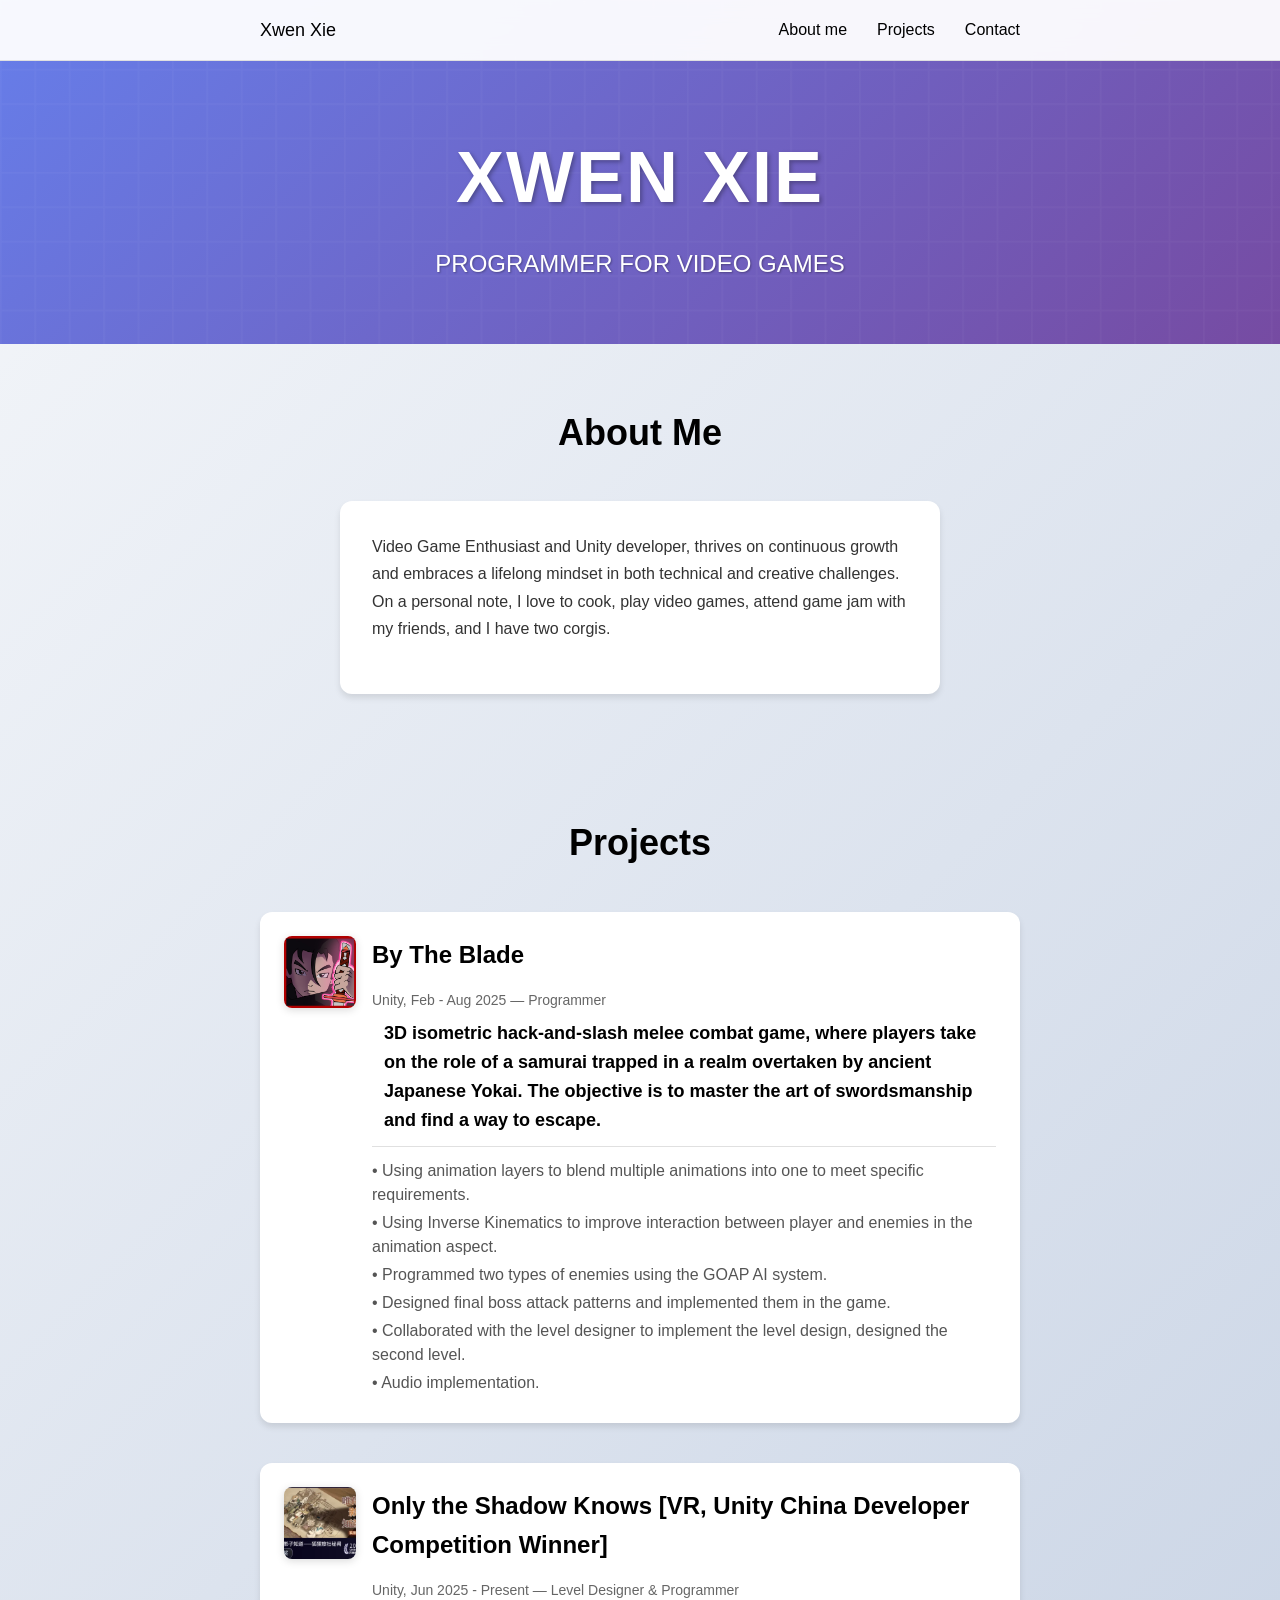
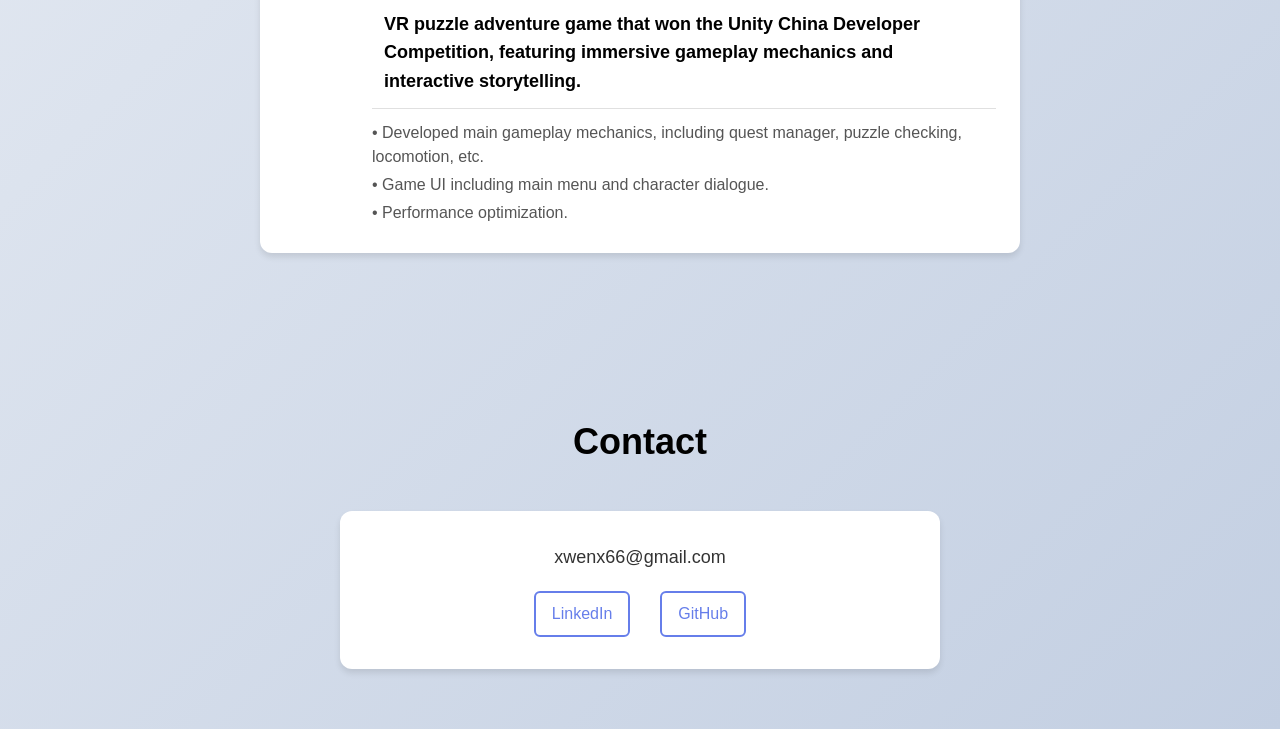
==== index.html @ 01de9727 "adjustion" ====
<!DOCTYPE html>
<html lang="en">
<head>
    <meta charset="UTF-8">
    <meta name="viewport" content="width=device-width, initial-scale=1.0">
    <title>Portfolio - Xwen Xie</title>
    <meta name="description" content="Professional portfolio showcasing video game development projects and programming skills">
    <link rel="stylesheet" href="styles.css">
    <link rel="preconnect" href="https://fonts.googleapis.com">
    <link rel="preconnect" href="https://fonts.gstatic.com" crossorigin>
    <link href="https://fonts.googleapis.com/css2?family=Inter:wght@300;400;500;600;700&display=swap" rel="stylesheet">
</head>
<body>
    <!-- Navigation -->
    <nav class="navbar">
        <div class="nav-container">
            <div class="nav-logo">
                <a href="#about">Xwen Xie</a>
            </div>
            <ul class="nav-menu">
                <li class="nav-item">
                    <a href="#about" class="nav-link">About me</a>
                </li>
                <li class="nav-item">
                    <a href="#projects" class="nav-link">Projects</a>
                </li>
                <li class="nav-item">
                    <a href="#contact" class="nav-link">Contact</a>
                </li>
            </ul>
            <div class="nav-toggle" id="mobile-menu">
                <span class="bar"></span>
                <span class="bar"></span>
                <span class="bar"></span>
            </div>
        </div>
    </nav>

    <!-- Header Section -->
    <section id="about" class="main-header">
        <div class="container">
            <h1 class="main-name">XWEN XIE</h1>
            <h2 class="main-title">PROGRAMMER FOR VIDEO GAMES</h2>
        </div>
    </section>

    <!-- About Section -->
    <section class="about">
        <div class="container">
            <h2 class="section-heading">About Me</h2>
            <div class="about-content">
                <p>Video Game Enthusiast and Unity developer, thrives on continuous growth and embraces a lifelong mindset in both technical and creative challenges. On a personal note, I love to cook, play video games, attend game jam with my friends, and I have two corgis.</p>
            </div>
        </div>
    </section>

    <!-- Projects Section -->
    <section id="projects" class="projects">
        <div class="container">
            <h2 class="section-heading">Projects</h2>
            
			<a href="by-the-blade.html" class="project-link">
				<div class="project-item">
					<img class="project-icon" src="PortfolioMaterial/ICON_FINAL.jpg" alt="By The Blade icon">
					<div class="project-content">
						<h3 class="project-title">By The Blade</h3>
						<p class="project-role">Unity, Feb - Aug 2025 — Programmer</p>
						<p class="project-description">3D isometric hack-and-slash melee combat game, where players take on the role of a samurai trapped in a realm overtaken by ancient Japanese Yokai. The objective is to master the art of swordsmanship and find a way to escape.</p>
						<div class="project-tech-details">
							<p>• Using animation layers to blend multiple animations into one to meet specific requirements.</p>
							<p>• Using Inverse Kinematics to improve interaction between player and enemies in the animation aspect.</p>
							<p>• Programmed two types of enemies using the GOAP AI system.</p>
                            <p>• Designed final boss attack patterns and implemented them in the game.</p>
                            <p>• Collaborated with the level designer to implement the level design, designed the second level.</p>
                            <p>• Audio implementation.</p>
						</div>
					</div>
				</div>
			</a>

			<a href="only-the-shadow-knows.html" class="project-link">
				<div class="project-item">
					<img class="project-icon" src="PortfolioMaterial/OnlyTheShadowKnows_Icon.png" alt="Only the Shadow Knows icon">
					<div class="project-content">
						<h3 class="project-title">Only the Shadow Knows [VR, Unity China Developer Competition Winner]</h3>
						<p class="project-role">Unity, Jun 2025 - Present — Level Designer & Programmer</p>
						<p class="project-description">VR puzzle adventure game that won the Unity China Developer Competition, featuring immersive gameplay mechanics and interactive storytelling.</p>
						<div class="project-tech-details">
							<p>• Developed main gameplay mechanics, including quest manager, puzzle checking, locomotion, etc.</p>
							<p>• Game UI including main menu and character dialogue.</p>
							<p>• Performance optimization.</p>
						</div>
					</div>
				</div>
			</a>
        </div>
    </section>

    <!-- Contact Section -->
    <section id="contact" class="contact">
        <div class="container">
            <h2 class="section-heading">Contact</h2>
            <div class="contact-info">
                <p class="contact-email">xwenx66@gmail.com</p>
                <div class="contact-links">
                    <a href="https://www.linkedin.com/in/xwen-xie-645497207/" target="_blank" class="contact-link">LinkedIn</a>
                    <a href="https://github.com/xwen66" target="_blank" class="contact-link">GitHub</a>
                </div>
            </div>
        </div>
    </section>



    <script src="script.js"></script>
</body>
</html>
---- styles.css ----
/* Reset and Base Styles */
* {
    margin: 0;
    padding: 0;
    box-sizing: border-box;
}

html {
    scroll-behavior: smooth;
}

body {
    font-family: -apple-system, BlinkMacSystemFont, 'Segoe UI', 'Roboto', sans-serif;
    color: #000;
    line-height: 1.6;
    background: linear-gradient(135deg, #f5f7fa 0%, #c3cfe2 100%);
    font-size: 16px;
    min-height: 100vh;
}

/* Container */
.container {
    max-width: 800px;
    margin: 0 auto;
    padding: 0 20px;
}

/* Navigation */
.navbar {
    position: fixed;
    top: 0;
    width: 100%;
    background: rgba(255, 255, 255, 0.95);
    backdrop-filter: blur(10px);
    border-bottom: 1px solid #e0e0e0;
    z-index: 1000;
    padding: 0;
}

.nav-container {
    max-width: 800px;
    margin: 0 auto;
    padding: 0 20px;
    display: flex;
    justify-content: space-between;
    align-items: center;
    height: 60px;
}

.nav-logo a {
    font-size: 18px;
    font-weight: 500;
    text-decoration: none;
    color: #000;
}

.nav-menu {
    display: flex;
    list-style: none;
}

.nav-item {
    margin-left: 30px;
}

.nav-link {
    text-decoration: none;
    color: #000;
    font-size: 16px;
    transition: color 0.2s ease;
}

.nav-link:hover {
    color: #666;
}

.nav-toggle {
    display: none;
    flex-direction: column;
    cursor: pointer;
}

.bar {
    width: 25px;
    height: 2px;
    background: #000;
    margin: 3px 0;
    transition: 0.3s;
}

/* Main Header */
.main-header {
    padding: 120px 0 60px;
    text-align: center;
    background: linear-gradient(135deg, #667eea 0%, #764ba2 100%);
    color: white;
    position: relative;
    overflow: hidden;
}

.main-header::before {
    content: '';
    position: absolute;
    top: 0;
    left: 0;
    right: 0;
    bottom: 0;
    background: url('data:image/svg+xml,<svg xmlns="http://www.w3.org/2000/svg" viewBox="0 0 100 100"><defs><pattern id="grid" width="10" height="10" patternUnits="userSpaceOnUse"><path d="M 10 0 L 0 0 0 10" fill="none" stroke="rgba(255,255,255,0.1)" stroke-width="1"/></pattern></defs><rect width="100" height="100" fill="url(%23grid)"/></svg>');
    opacity: 0.3;
}

.main-name {
    font-size: 72px;
    font-weight: 700;
    letter-spacing: 2px;
    margin-bottom: 10px;
    color: white;
    position: relative;
    z-index: 1;
    text-shadow: 2px 2px 4px rgba(0,0,0,0.3);
}

.main-title {
    font-size: 24px;
    font-weight: 400;
    color: white;
    margin-bottom: 0;
    position: relative;
    z-index: 1;
    text-shadow: 1px 1px 2px rgba(0,0,0,0.3);
}

/* Section Styling */
.about, .projects, .contact {
    padding: 60px 0;
    text-align: center;
}

.section-heading {
    font-size: 36px;
    font-weight: 700;
    margin-bottom: 40px;
    color: #000;
}

/* About Section */
.about-content {
    max-width: 600px;
    margin: 0 auto;
    text-align: left;
    background: white;
    padding: 32px;
    border-radius: 12px;
    box-shadow: 0 4px 6px rgba(0, 0, 0, 0.1);
}

.about-content p {
    font-size: 16px;
    line-height: 1.7;
    margin-bottom: 20px;
    color: #333;
}

/* Projects Section */
.project-item {
    margin-bottom: 40px;
    text-align: left;
    display: flex;
    align-items: flex-start;
    gap: 16px;
    background: white;
    padding: 24px;
    border-radius: 12px;
    box-shadow: 0 4px 6px rgba(0, 0, 0, 0.1);
    transition: transform 0.2s ease, box-shadow 0.2s ease;
}

.project-item:hover {
    transform: translateY(-2px);
    box-shadow: 0 8px 25px rgba(0, 0, 0, 0.15);
}

.project-title {
    font-size: 24px;
    font-weight: 600;
    margin-bottom: 15px;
    color: #000;
}

.project-description {
    font-size: 18px;
    line-height: 1.6;
    color: #000;
    max-width: 600px;
    margin: 0 auto;
    font-weight: bold;
}

.project-content {
    display: flex;
    flex-direction: column;
}

.project-icon {
    width: 72px;
    height: 72px;
    border-radius: 8px;
    object-fit: cover;
    box-shadow: 0 2px 8px rgba(0, 0, 0, 0.15);
}

.project-role {
    font-size: 14px;
    color: #666;
    margin-bottom: 8px;
    font-weight: 500;
}

.project-tech-details {
    margin-top: 12px;
    padding-top: 12px;
    border-top: 1px solid #e0e0e0;
}

.project-tech-details p {
    font-size: 16px;
    color: #555;
    margin-bottom: 4px;
    line-height: 1.5;
}

/* Project Link Wrapper */
.project-link {
    display: block;
    text-decoration: none;
    color: inherit;
}

.project-link:hover .project-title {
    text-decoration: underline;
}

/* Project Video */
.project-video {
    width: 100%;
    max-width: 800px;
    border-radius: 8px;
    margin-top: 20px;
}

/* Contact Section */
.contact-info {
    text-align: center;
    background: white;
    padding: 32px;
    border-radius: 12px;
    box-shadow: 0 4px 6px rgba(0, 0, 0, 0.1);
    max-width: 600px;
    margin: 0 auto;
}

.contact-email {
    font-size: 18px;
    margin-bottom: 20px;
    color: #333;
}

.contact-links {
    display: flex;
    justify-content: center;
    gap: 30px;
}

.contact-link {
    text-decoration: none;
    color: #667eea;
    font-size: 16px;
    transition: color 0.2s ease;
    padding: 8px 16px;
    border: 2px solid #667eea;
    border-radius: 6px;
    font-weight: 500;
}

.contact-link:hover {
    background: #667eea;
    color: white;
}

/* Responsive Design */
@media (max-width: 768px) {
    .nav-menu {
        position: fixed;
        left: -100%;
        top: 60px;
        flex-direction: column;
        background-color: white;
        width: 100%;
        text-align: center;
        transition: 0.3s;
        box-shadow: 0 2px 10px rgba(0, 0, 0, 0.1);
        padding: 20px 0;
    }

    .nav-menu.active {
        left: 0;
    }

    .nav-item {
        margin: 10px 0;
    }

    .nav-toggle {
        display: flex;
    }

    .nav-toggle.active .bar:nth-child(2) {
        opacity: 0;
    }

    .nav-toggle.active .bar:nth-child(1) {
        transform: translateY(8px) rotate(45deg);
    }

    .nav-toggle.active .bar:nth-child(3) {
        transform: translateY(-8px) rotate(-45deg);
    }

    .main-name {
        font-size: 48px;
    }

    .main-title {
        font-size: 20px;
    }

    .section-heading {
        font-size: 28px;
    }

    .contact-links {
        flex-direction: column;
        gap: 15px;
    }
}

@media (max-width: 480px) {
    .main-header {
        padding: 100px 0 40px;
    }

    .main-name {
        font-size: 36px;
    }

    .main-title {
        font-size: 18px;
    }

    .about, .projects, .contact {
        padding: 40px 0;
    }
}

/* Active Navigation Link */
.nav-link.active {
    color: #000 !important;
    font-weight: 500;
}
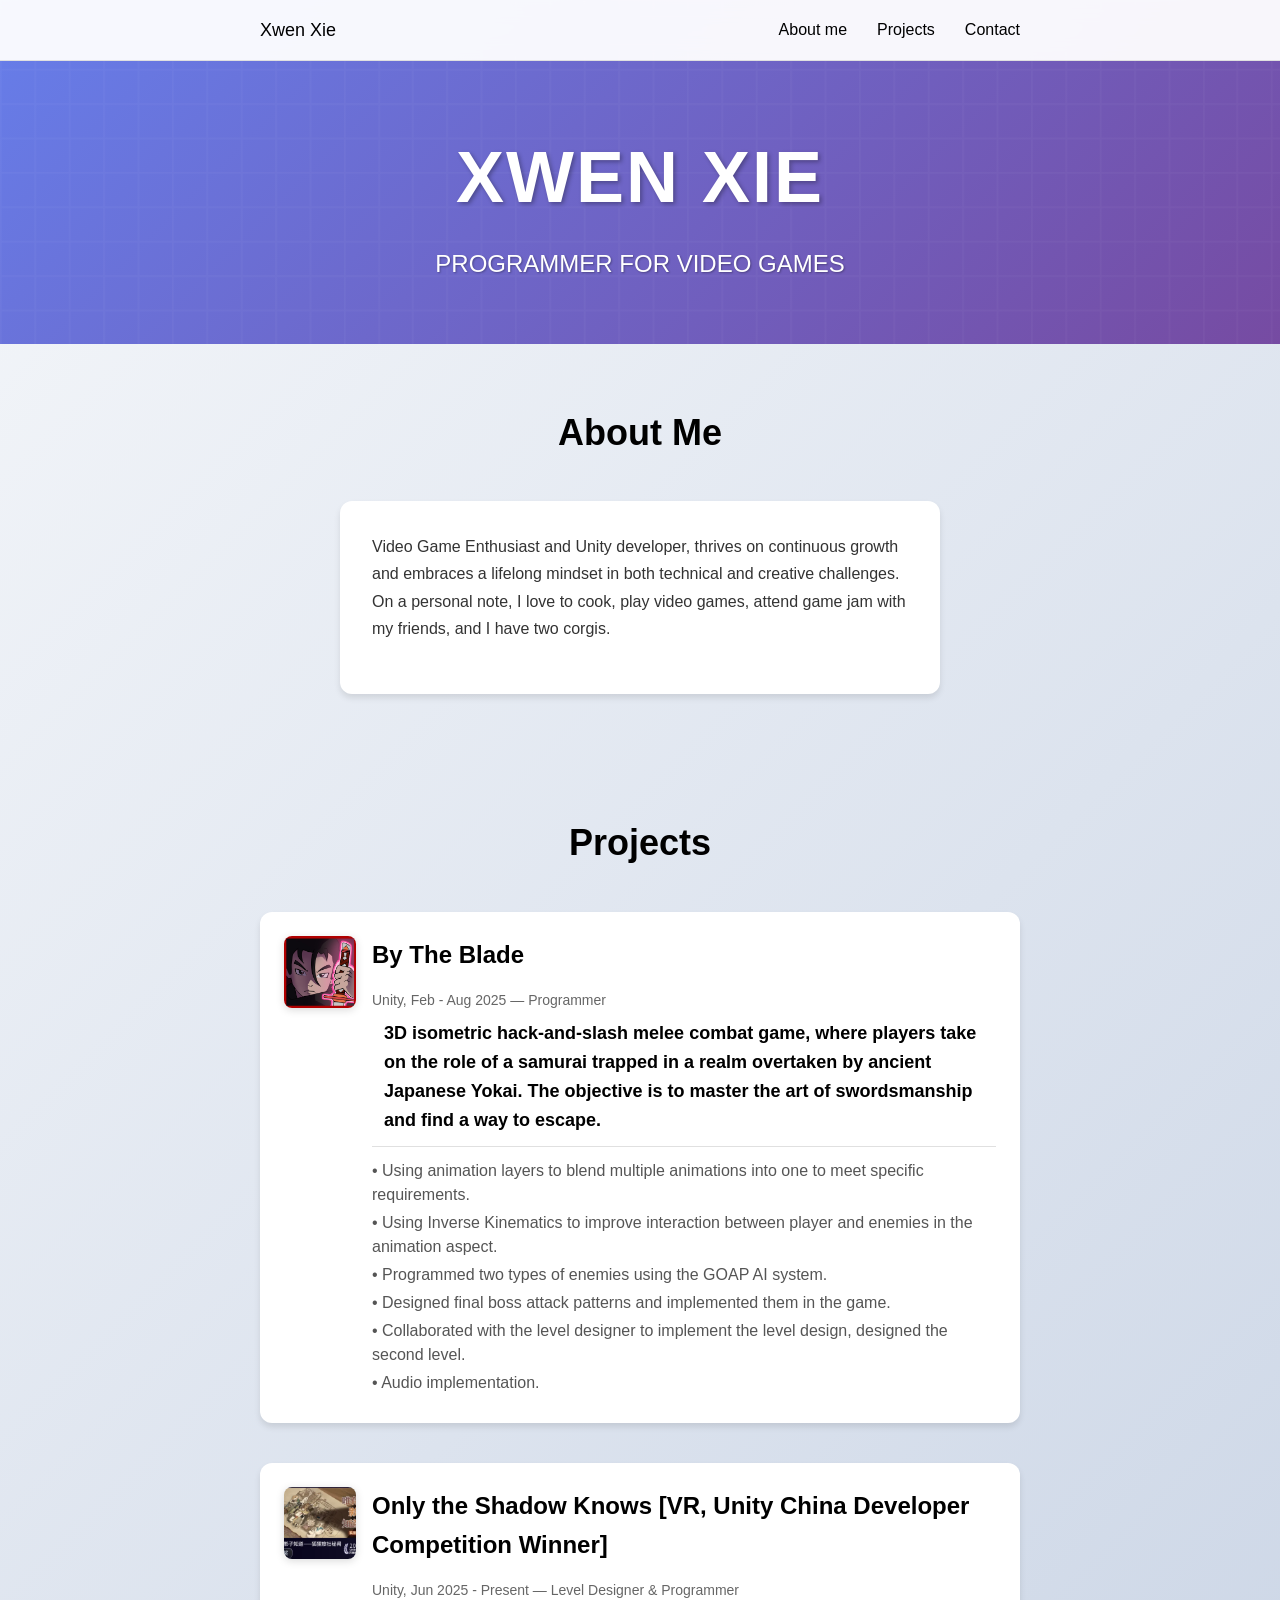
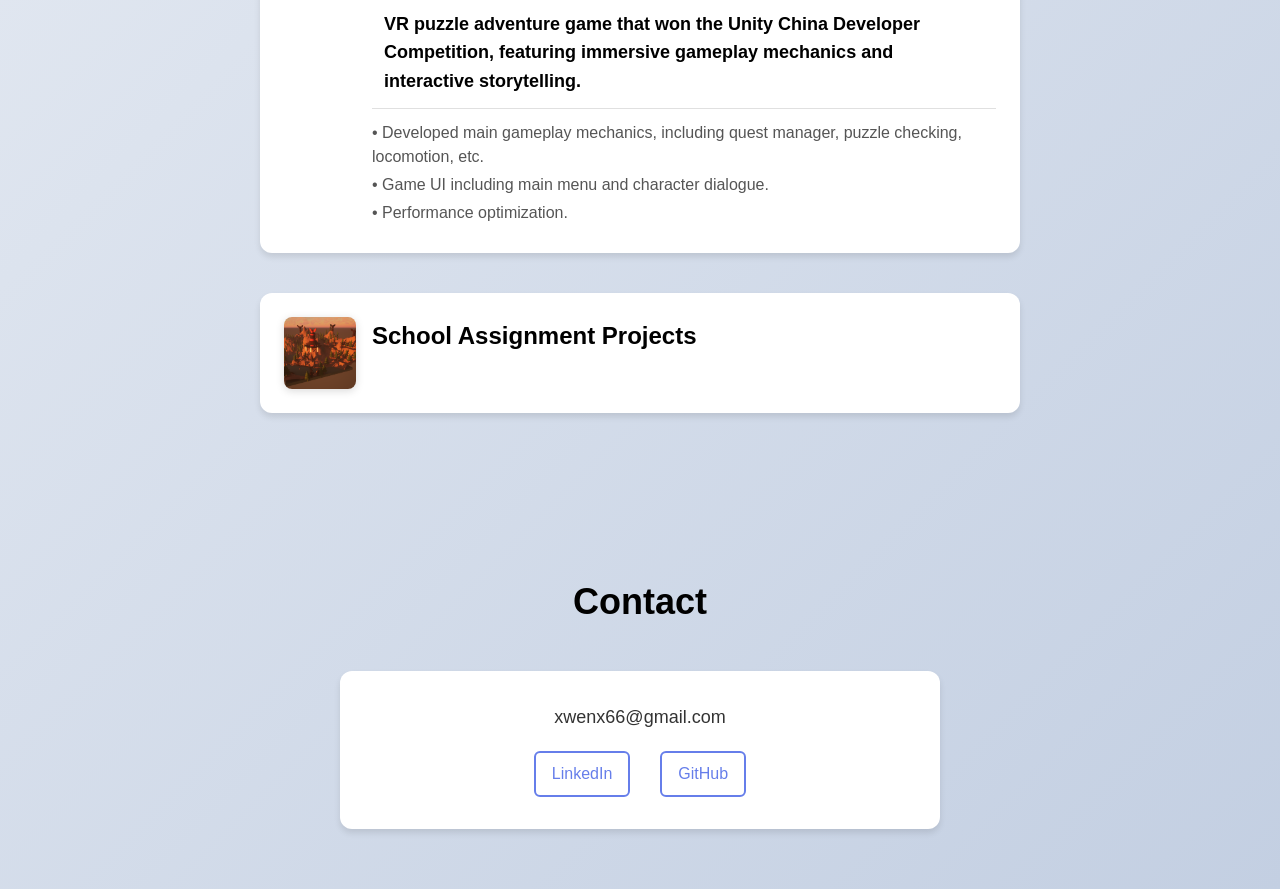
==== commit 51b70c5b: "1" ====
--- a/index.html
+++ b/index.html
@@ -93,6 +93,15 @@
 					</div>
 				</div>
 			</a>
+
+			<a href="school-assignment-projects.html" class="project-link">
+				<div class="project-item">
+					<img class="project-icon" src="PortfolioMaterial/SchoolAssignment/SchoolAssignment_2.png" alt="School Assignment Projects icon">
+					<div class="project-content" style="text-align: center;">
+						<h3 class="project-title" style="text-align: center;"> School Assignment Projects</h3>
+					</div>
+				</div>
+			</a>
         </div>
     </section>
 
--- a/styles.css
+++ b/styles.css
@@ -246,6 +246,34 @@
     max-width: 800px;
     border-radius: 8px;
     margin-top: 20px;
+}
+
+/* School Assignment Gallery */
+.school-assignment-gallery {
+    display: grid;
+    grid-template-columns: repeat(auto-fit, minmax(300px, 1fr));
+    gap: 20px;
+    margin-top: 20px;
+}
+
+.school-assignment-image {
+    width: 100%;
+    border-radius: 8px;
+    box-shadow: 0 4px 6px rgba(0, 0, 0, 0.1);
+}
+
+.school-assignment-header {
+    font-size: 20px;
+    font-weight: 600;
+    color: #333;
+    margin-top: 24px;
+    margin-bottom: 16px;
+}
+
+@media (max-width: 768px) {
+    .school-assignment-gallery {
+        grid-template-columns: 1fr;
+    }
 }
 
 /* Contact Section */
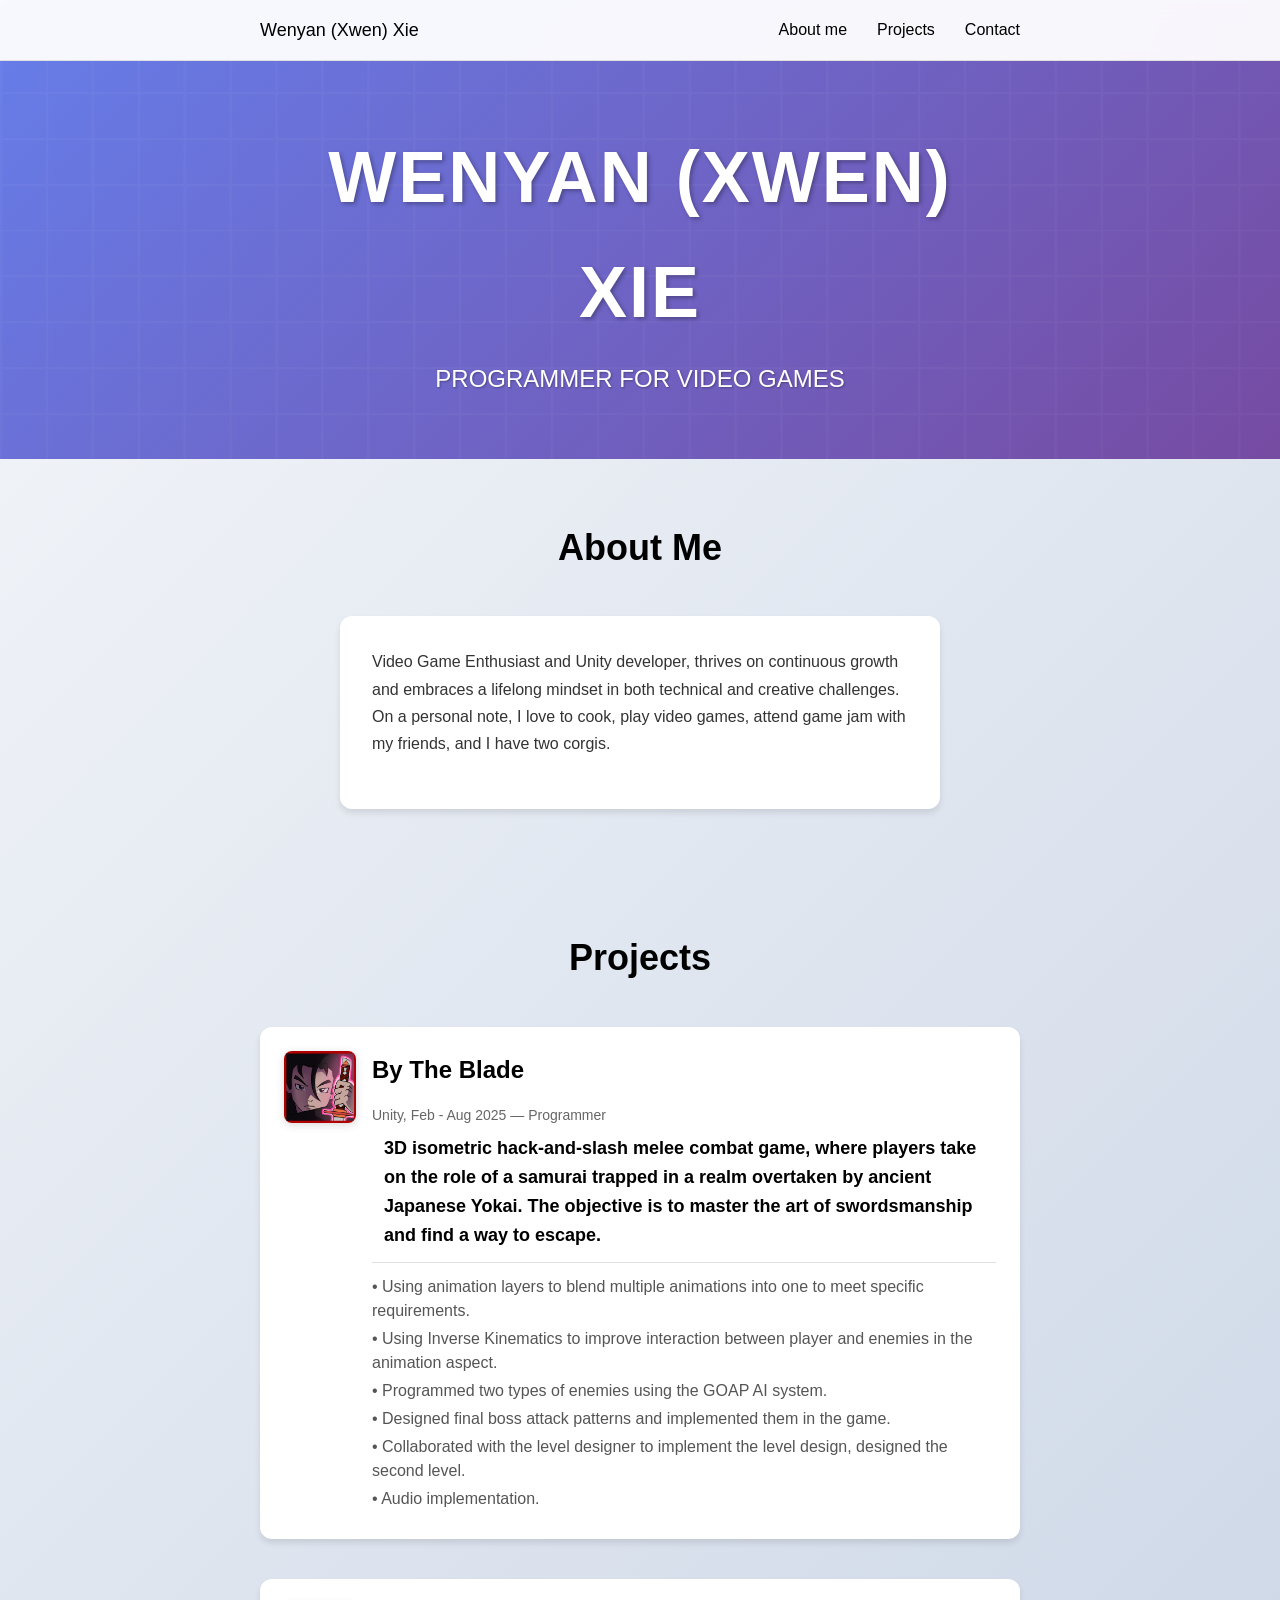
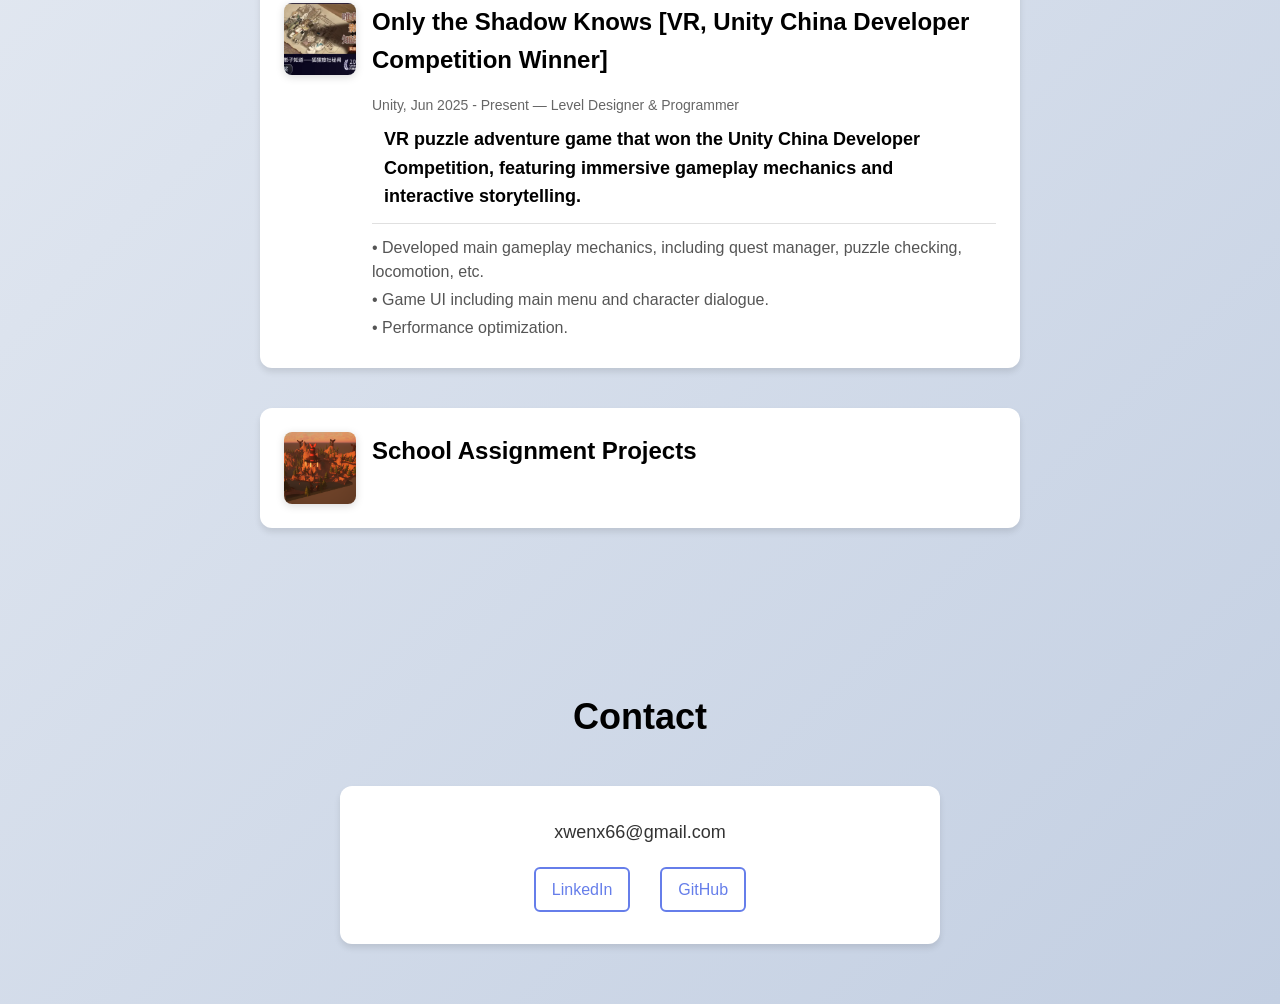
==== commit 505b067f: "update" ====
--- a/index.html
+++ b/index.html
@@ -3,7 +3,7 @@
 <head>
     <meta charset="UTF-8">
     <meta name="viewport" content="width=device-width, initial-scale=1.0">
-    <title>Portfolio - Xwen Xie</title>
+    <title>Portfolio - Wenyan (Xwen) Xie</title>
     <meta name="description" content="Professional portfolio showcasing video game development projects and programming skills">
     <link rel="stylesheet" href="styles.css">
     <link rel="preconnect" href="https://fonts.googleapis.com">
@@ -15,7 +15,7 @@
     <nav class="navbar">
         <div class="nav-container">
             <div class="nav-logo">
-                <a href="#about">Xwen Xie</a>
+                <a href="#about">Wenyan (Xwen) Xie</a>
             </div>
             <ul class="nav-menu">
                 <li class="nav-item">
@@ -39,7 +39,7 @@
     <!-- Header Section -->
     <section id="about" class="main-header">
         <div class="container">
-            <h1 class="main-name">XWEN XIE</h1>
+            <h1 class="main-name">WENYAN (XWEN) XIE</h1>
             <h2 class="main-title">PROGRAMMER FOR VIDEO GAMES</h2>
         </div>
     </section>
@@ -112,7 +112,7 @@
             <div class="contact-info">
                 <p class="contact-email">xwenx66@gmail.com</p>
                 <div class="contact-links">
-                    <a href="https://www.linkedin.com/in/xwen-xie-645497207/" target="_blank" class="contact-link">LinkedIn</a>
+                    <a href="https://www.linkedin.com/in/wenyan-xie-645497207/" target="_blank" class="contact-link">LinkedIn</a>
                     <a href="https://github.com/xwen66" target="_blank" class="contact-link">GitHub</a>
                 </div>
             </div>
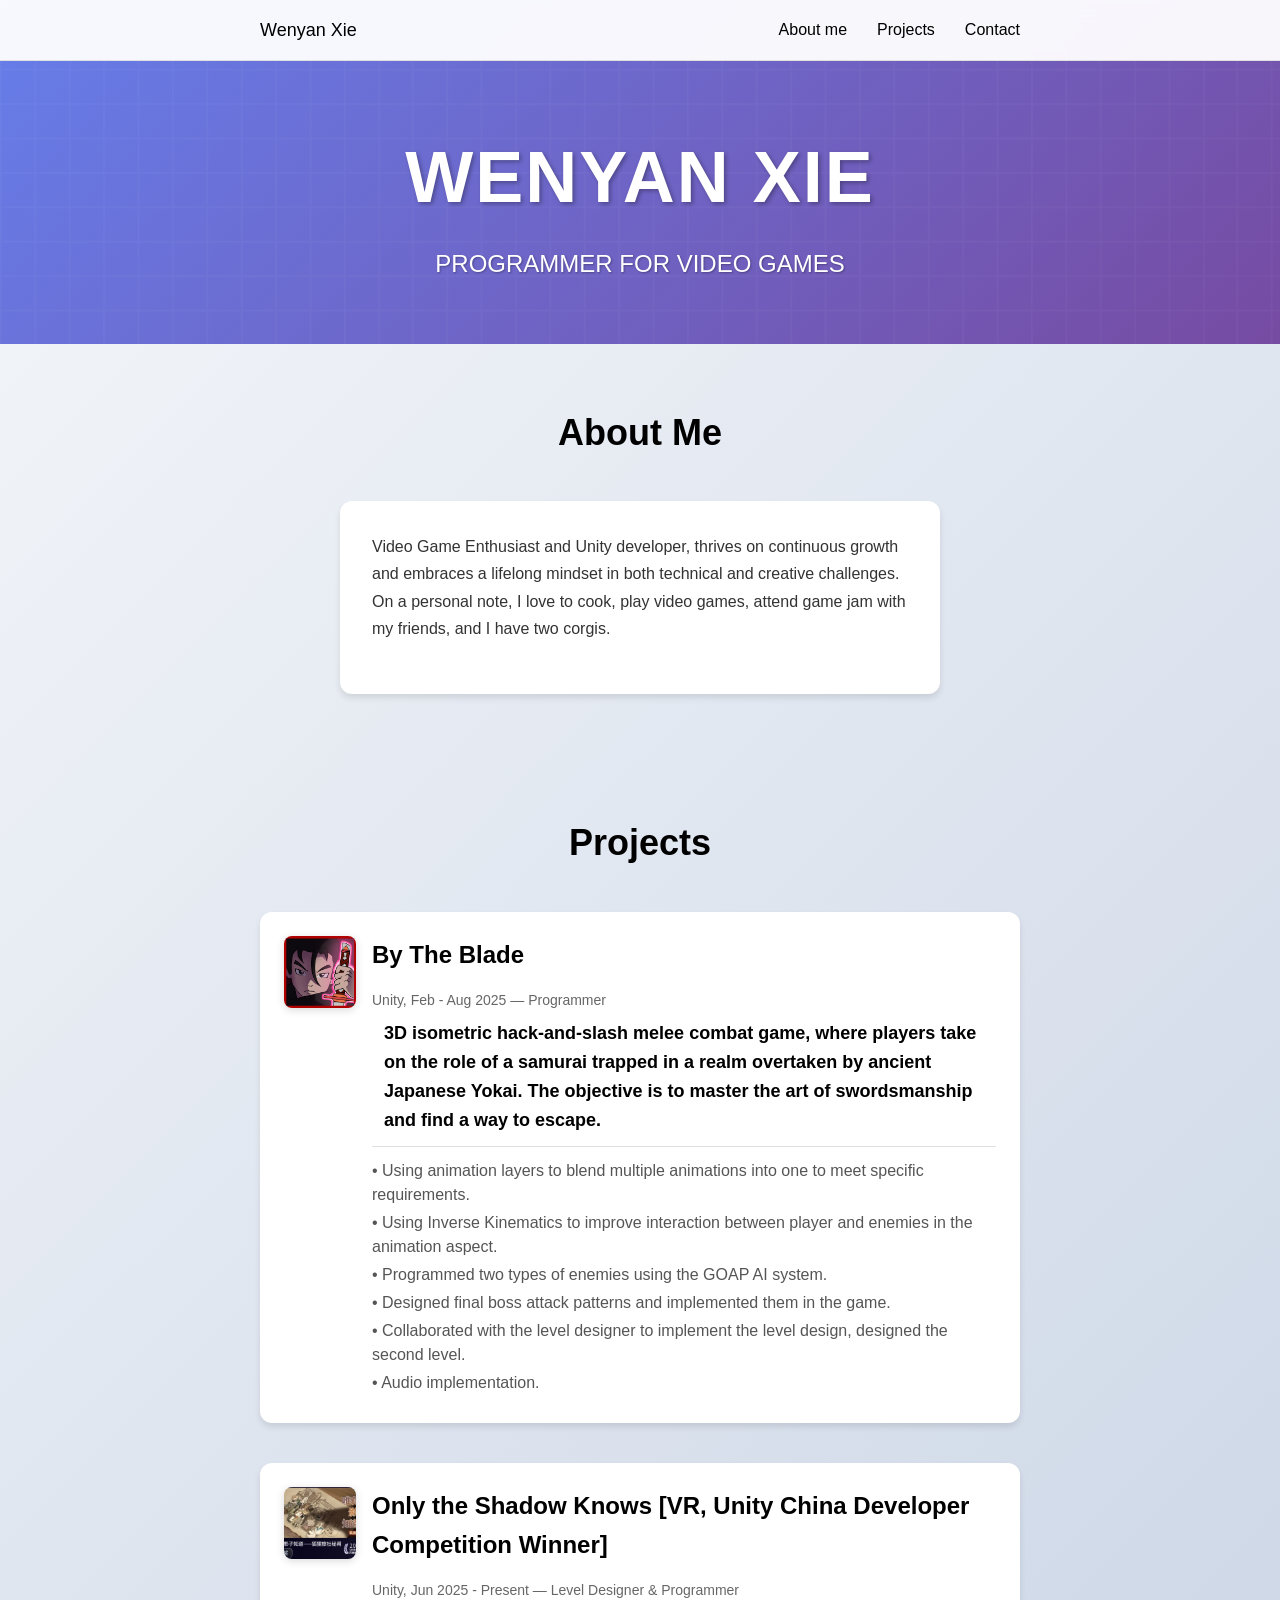
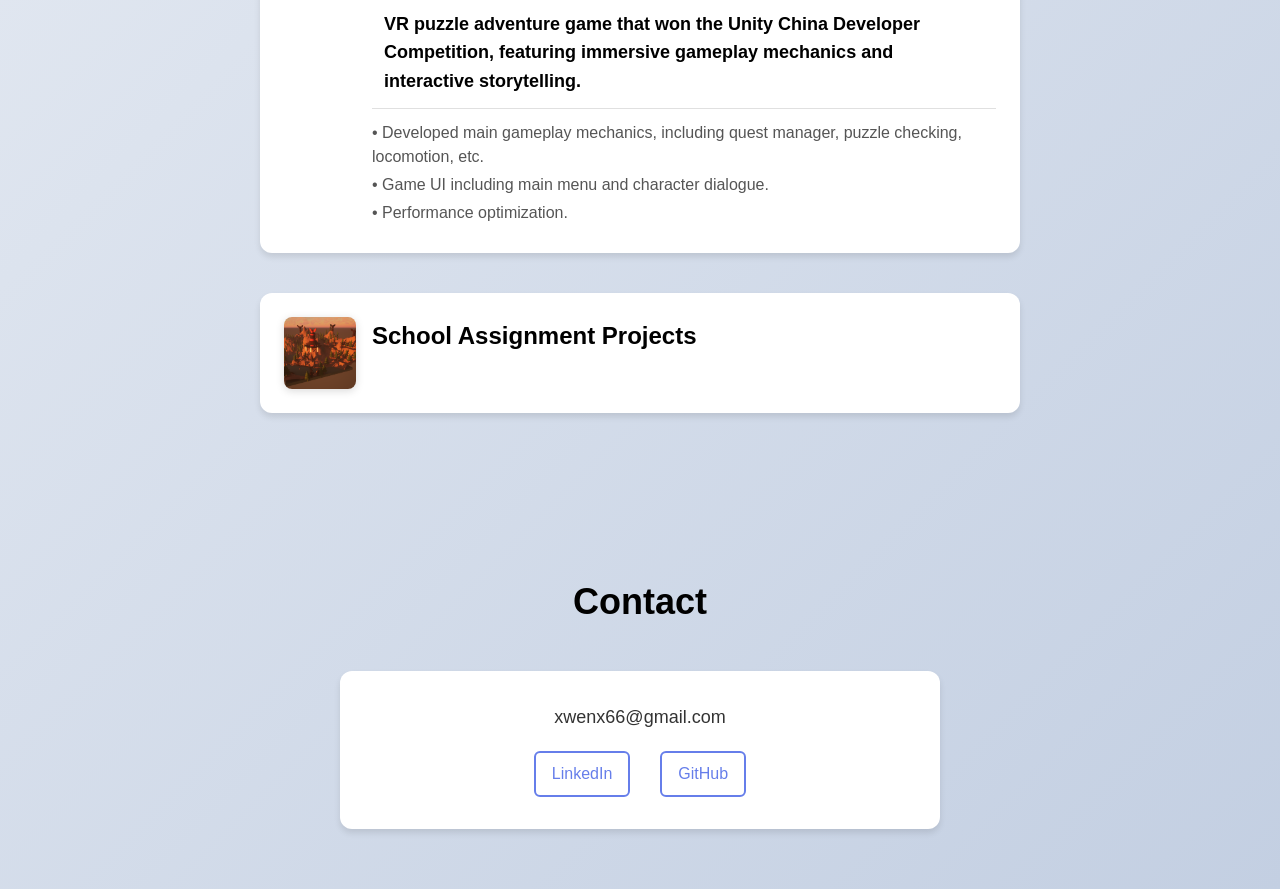
==== commit e29cb2c7: "Update index.html" ====
--- a/index.html
+++ b/index.html
@@ -15,7 +15,7 @@
     <nav class="navbar">
         <div class="nav-container">
             <div class="nav-logo">
-                <a href="#about">Wenyan (Xwen) Xie</a>
+                <a href="#about">Wenyan Xie</a>
             </div>
             <ul class="nav-menu">
                 <li class="nav-item">
@@ -39,7 +39,7 @@
     <!-- Header Section -->
     <section id="about" class="main-header">
         <div class="container">
-            <h1 class="main-name">WENYAN (XWEN) XIE</h1>
+            <h1 class="main-name">WENYAN XIE</h1>
             <h2 class="main-title">PROGRAMMER FOR VIDEO GAMES</h2>
         </div>
     </section>
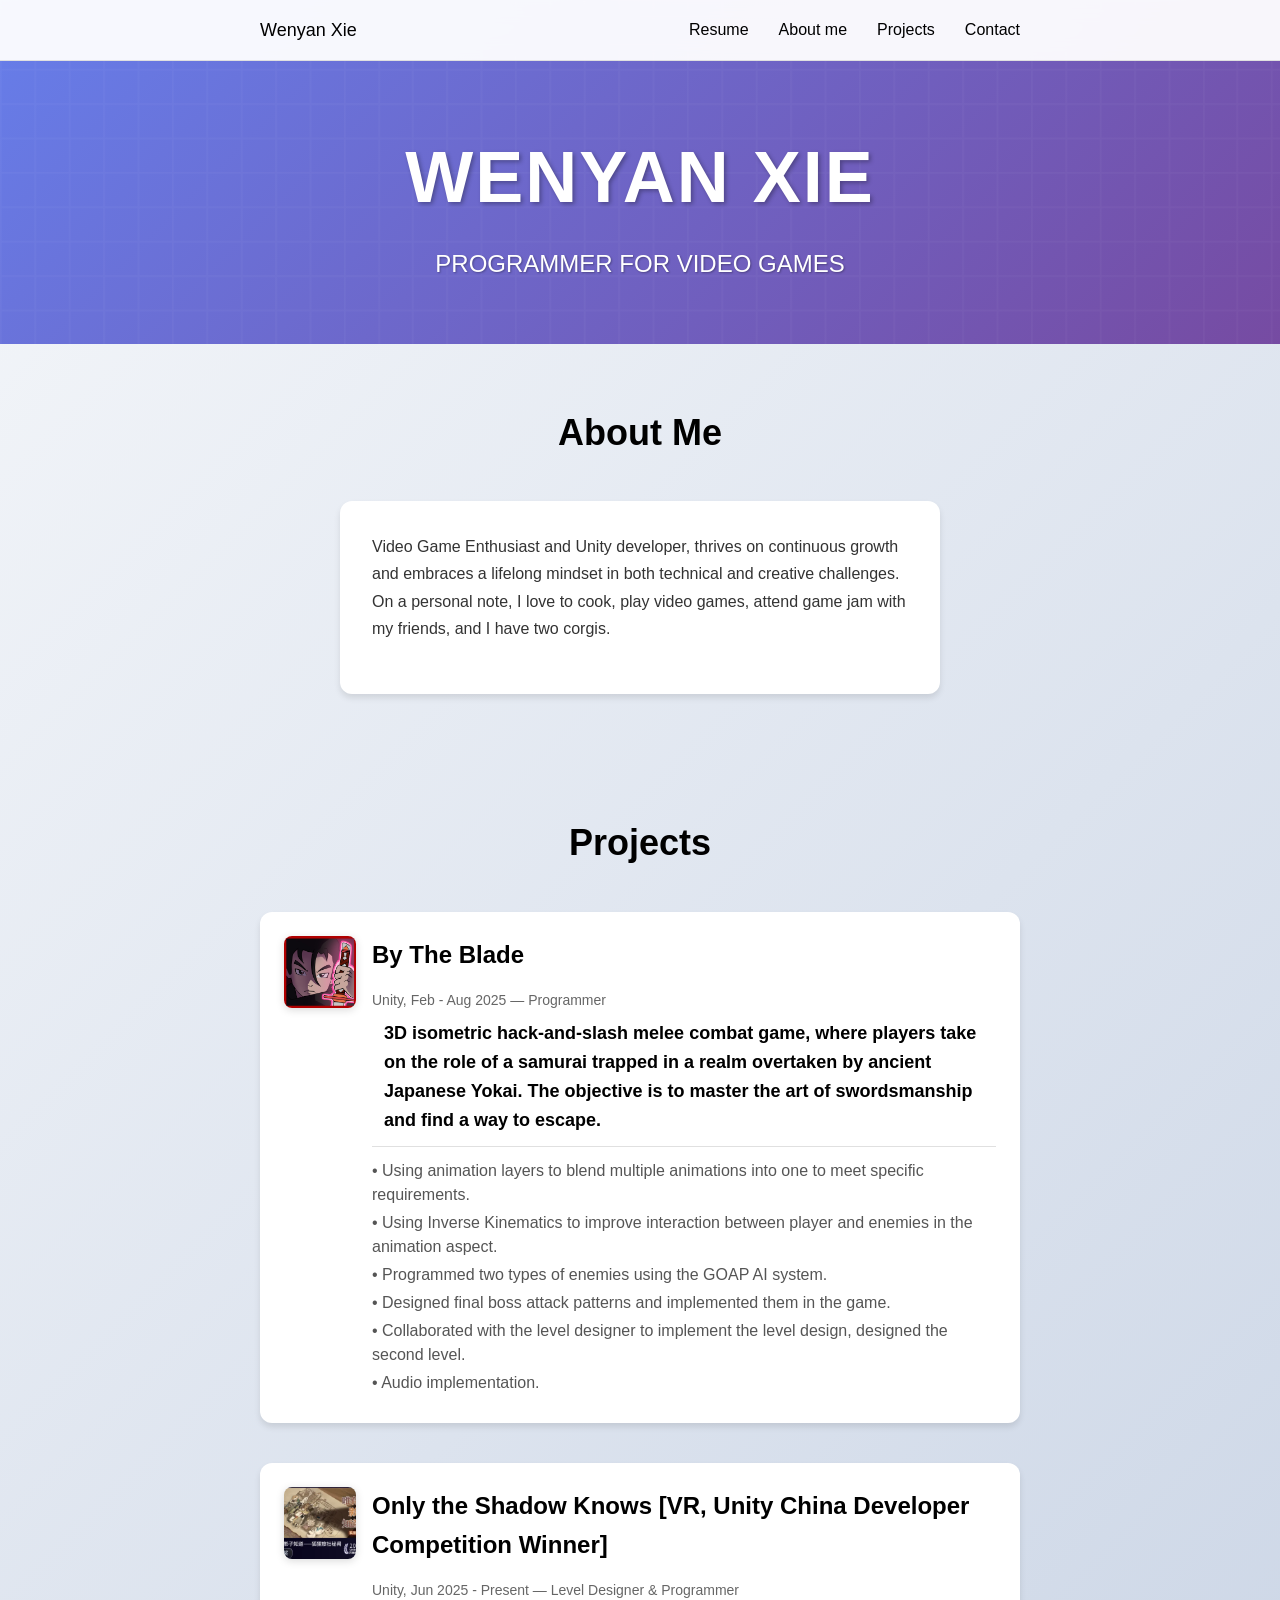
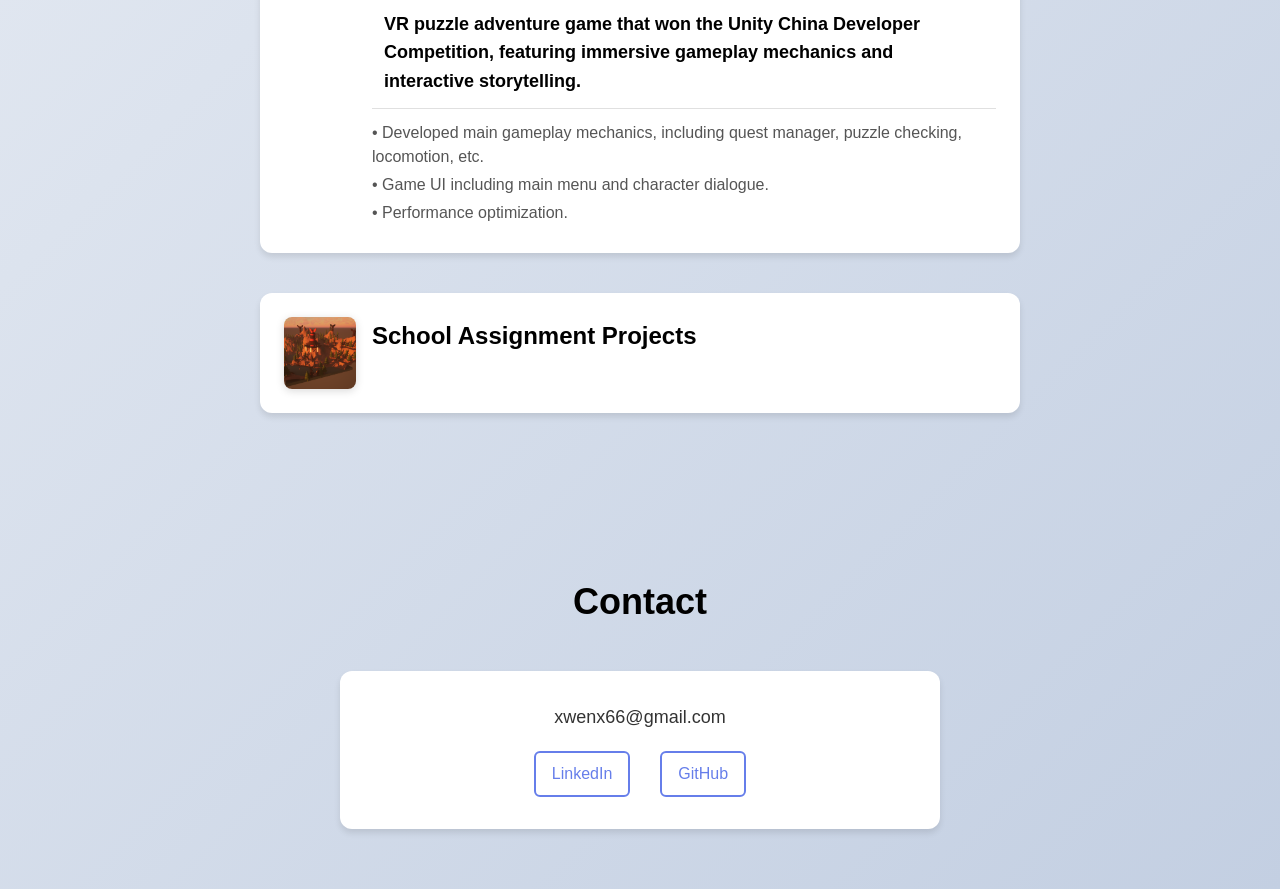
==== commit 5c37343b: "resume" ====
--- a/index.html
+++ b/index.html
@@ -18,6 +18,9 @@
                 <a href="#about">Wenyan Xie</a>
             </div>
             <ul class="nav-menu">
+                <li class="nav-item">
+                    <a href="PortfolioMaterial/Resume_Wenyan.pdf" target="_blank" rel="noopener noreferrer" class="nav-link">Resume</a>
+                </li>
                 <li class="nav-item">
                     <a href="#about" class="nav-link">About me</a>
                 </li>
@@ -123,4 +126,4 @@
 
     <script src="script.js"></script>
 </body>
-</html> +</html> 
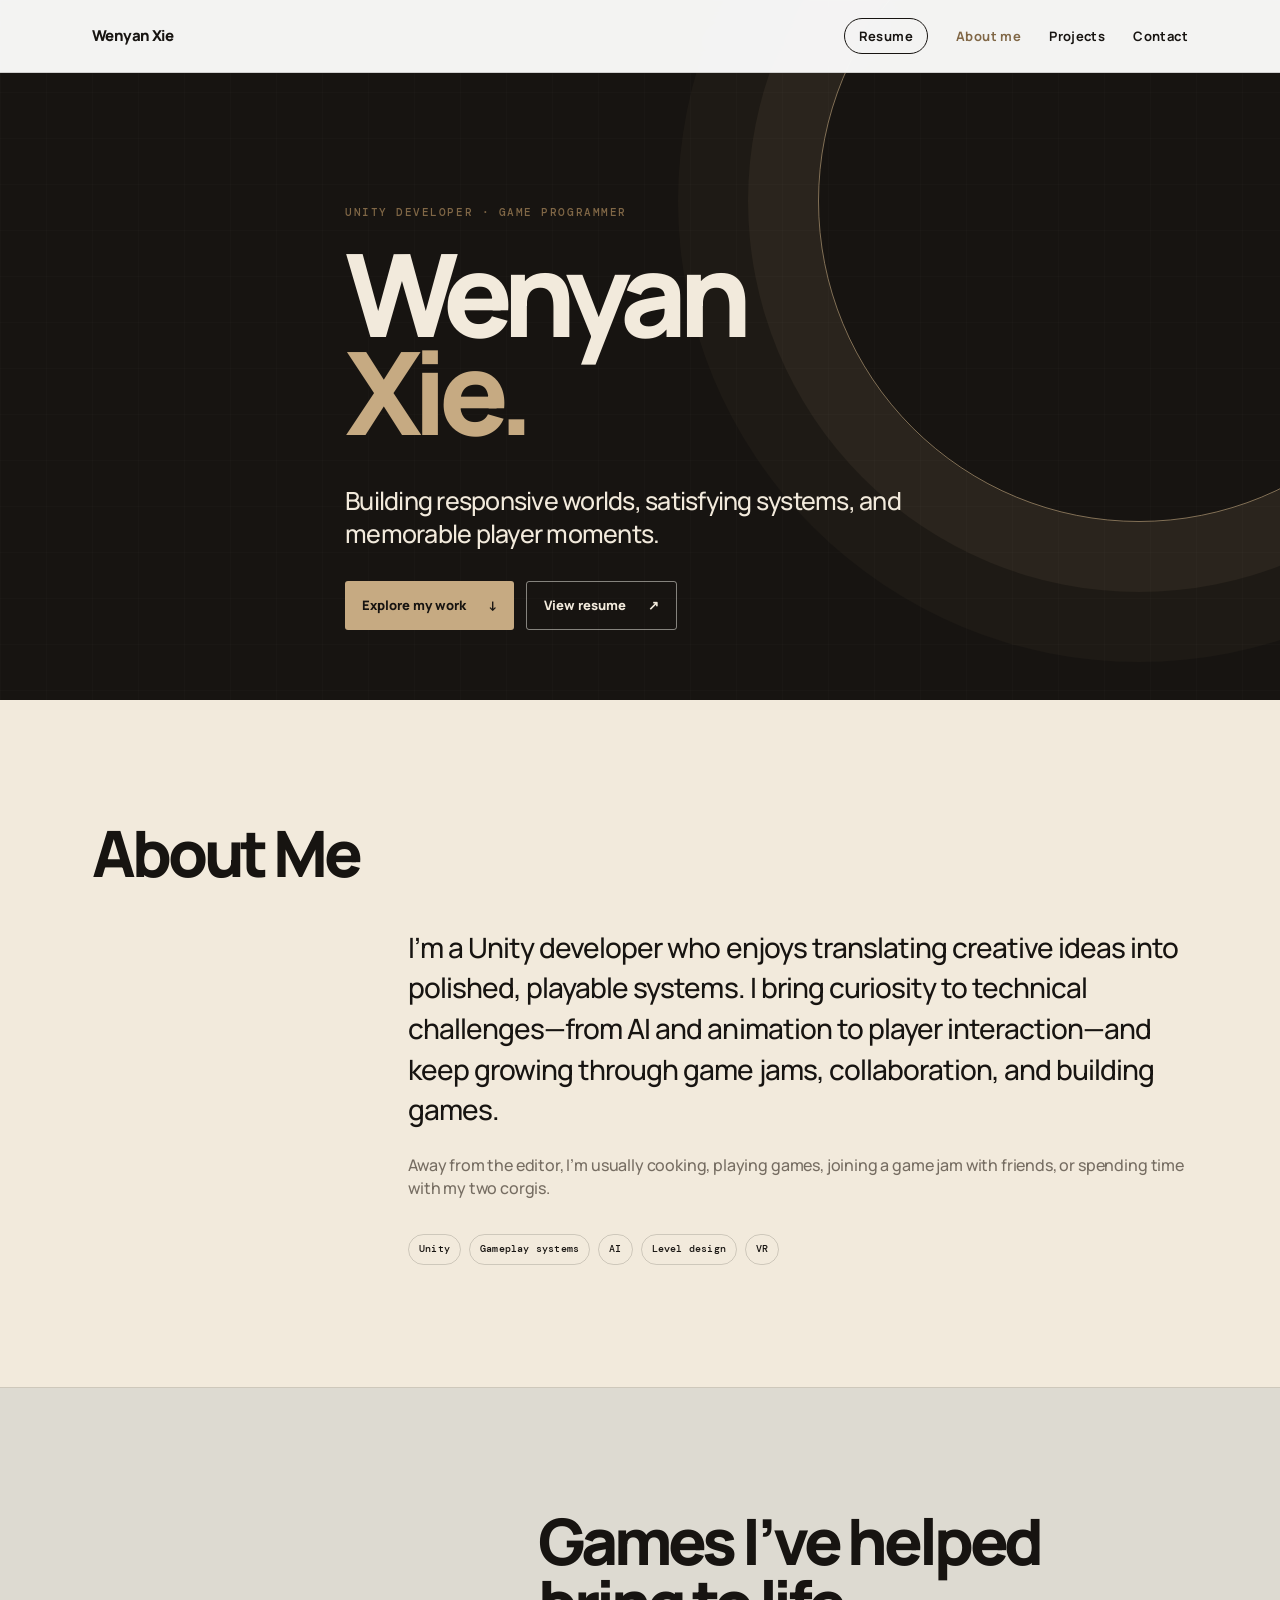
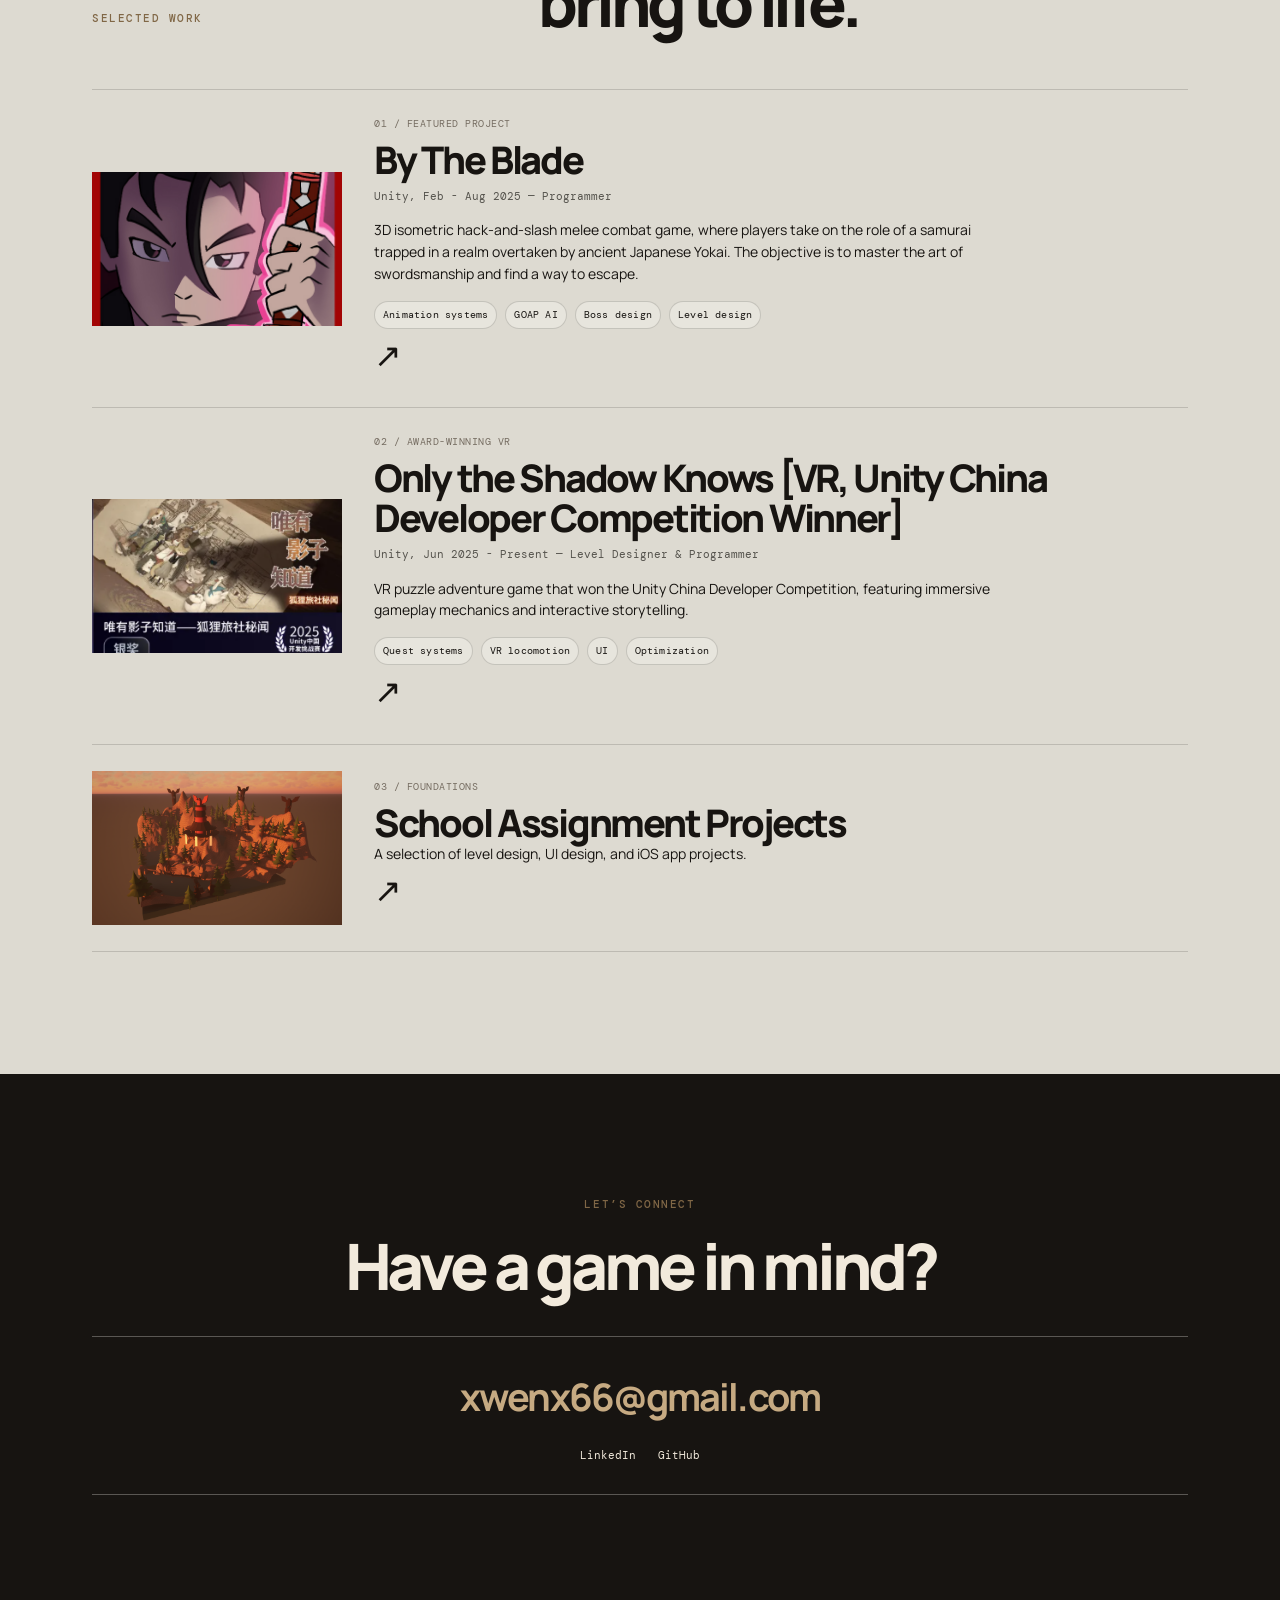
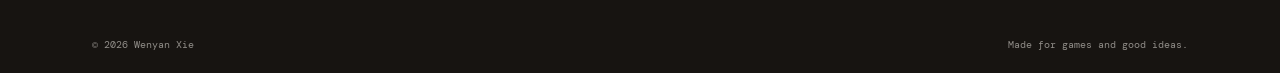
==== commit 169cb74f: "design" ====
--- a/index.html
+++ b/index.html
@@ -39,11 +39,16 @@
         </div>
     </nav>
 
-    <!-- Header Section -->
+    <!-- Hero Section -->
     <section id="about" class="main-header">
         <div class="container">
-            <h1 class="main-name">WENYAN XIE</h1>
-            <h2 class="main-title">PROGRAMMER FOR VIDEO GAMES</h2>
+            <p class="eyebrow">Unity Developer · Game Programmer</p>
+            <h1 class="main-name">Wenyan<br><em>Xie.</em></h1>
+            <h2 class="main-title">Building responsive worlds, satisfying systems, and memorable player moments.</h2>
+            <div class="hero-actions">
+                <a href="#projects" class="button button-primary">Explore my work <span>↓</span></a>
+                <a href="PortfolioMaterial/Resume_Wenyan.pdf" target="_blank" rel="noopener noreferrer" class="button button-secondary">View resume <span>↗</span></a>
+            </div>
         </div>
     </section>
 
@@ -52,7 +57,11 @@
         <div class="container">
             <h2 class="section-heading">About Me</h2>
             <div class="about-content">
-                <p>Video Game Enthusiast and Unity developer, thrives on continuous growth and embraces a lifelong mindset in both technical and creative challenges. On a personal note, I love to cook, play video games, attend game jam with my friends, and I have two corgis.</p>
+                <p>I’m a Unity developer who enjoys translating creative ideas into polished, playable systems. I bring curiosity to technical challenges—from AI and animation to player interaction—and keep growing through game jams, collaboration, and building games.</p>
+                <p class="about-note">Away from the editor, I’m usually cooking, playing games, joining a game jam with friends, or spending time with my two corgis.</p>
+                <div class="skill-list" aria-label="Core skills">
+                    <span>Unity</span><span>Gameplay systems</span><span>AI</span><span>Level design</span><span>VR</span>
+                </div>
             </div>
         </div>
     </section>
@@ -60,48 +69,51 @@
     <!-- Projects Section -->
     <section id="projects" class="projects">
         <div class="container">
-            <h2 class="section-heading">Projects</h2>
+            <div class="section-intro">
+                <p class="eyebrow">Selected work</p>
+                <h2 class="section-heading">Games I’ve helped bring to life.</h2>
+            </div>
             
 			<a href="by-the-blade.html" class="project-link">
 				<div class="project-item">
-					<img class="project-icon" src="PortfolioMaterial/ICON_FINAL.jpg" alt="By The Blade icon">
+					<div class="project-visual"><img class="project-icon" src="PortfolioMaterial/ICON_FINAL.jpg" alt="By The Blade icon"></div>
 					<div class="project-content">
+						<p class="project-index">01 / Featured project</p>
 						<h3 class="project-title">By The Blade</h3>
 						<p class="project-role">Unity, Feb - Aug 2025 — Programmer</p>
 						<p class="project-description">3D isometric hack-and-slash melee combat game, where players take on the role of a samurai trapped in a realm overtaken by ancient Japanese Yokai. The objective is to master the art of swordsmanship and find a way to escape.</p>
 						<div class="project-tech-details">
-							<p>• Using animation layers to blend multiple animations into one to meet specific requirements.</p>
-							<p>• Using Inverse Kinematics to improve interaction between player and enemies in the animation aspect.</p>
-							<p>• Programmed two types of enemies using the GOAP AI system.</p>
-                            <p>• Designed final boss attack patterns and implemented them in the game.</p>
-                            <p>• Collaborated with the level designer to implement the level design, designed the second level.</p>
-                            <p>• Audio implementation.</p>
+							<span>Animation systems</span><span>GOAP AI</span><span>Boss design</span><span>Level design</span>
 						</div>
+						<span class="project-arrow" aria-hidden="true">↗</span>
 					</div>
 				</div>
 			</a>
 
 			<a href="only-the-shadow-knows.html" class="project-link">
 				<div class="project-item">
-					<img class="project-icon" src="PortfolioMaterial/OnlyTheShadowKnows_Icon.png" alt="Only the Shadow Knows icon">
+					<div class="project-visual"><img class="project-icon" src="PortfolioMaterial/OnlyTheShadowKnows_Icon.png" alt="Only the Shadow Knows icon"></div>
 					<div class="project-content">
+						<p class="project-index">02 / Award-winning VR</p>
 						<h3 class="project-title">Only the Shadow Knows [VR, Unity China Developer Competition Winner]</h3>
 						<p class="project-role">Unity, Jun 2025 - Present — Level Designer & Programmer</p>
 						<p class="project-description">VR puzzle adventure game that won the Unity China Developer Competition, featuring immersive gameplay mechanics and interactive storytelling.</p>
 						<div class="project-tech-details">
-							<p>• Developed main gameplay mechanics, including quest manager, puzzle checking, locomotion, etc.</p>
-							<p>• Game UI including main menu and character dialogue.</p>
-							<p>• Performance optimization.</p>
+							<span>Quest systems</span><span>VR locomotion</span><span>UI</span><span>Optimization</span>
 						</div>
+						<span class="project-arrow" aria-hidden="true">↗</span>
 					</div>
 				</div>
 			</a>
 
 			<a href="school-assignment-projects.html" class="project-link">
 				<div class="project-item">
-					<img class="project-icon" src="PortfolioMaterial/SchoolAssignment/SchoolAssignment_2.png" alt="School Assignment Projects icon">
-					<div class="project-content" style="text-align: center;">
-						<h3 class="project-title" style="text-align: center;"> School Assignment Projects</h3>
+					<div class="project-visual"><img class="project-icon" src="PortfolioMaterial/SchoolAssignment/SchoolAssignment_2.png" alt="School Assignment Projects icon"></div>
+					<div class="project-content">
+						<p class="project-index">03 / Foundations</p>
+						<h3 class="project-title">School Assignment Projects</h3>
+						<p class="project-description">A selection of level design, UI design, and iOS app projects.</p>
+						<span class="project-arrow" aria-hidden="true">↗</span>
 					</div>
 				</div>
 			</a>
@@ -111,9 +123,10 @@
     <!-- Contact Section -->
     <section id="contact" class="contact">
         <div class="container">
-            <h2 class="section-heading">Contact</h2>
+            <p class="eyebrow">Let’s connect</p>
+            <h2 class="section-heading">Have a game in mind?</h2>
             <div class="contact-info">
-                <p class="contact-email">xwenx66@gmail.com</p>
+                <a href="mailto:xwenx66@gmail.com" class="contact-email">xwenx66@gmail.com</a>
                 <div class="contact-links">
                     <a href="https://www.linkedin.com/in/wenyan-xie-645497207/" target="_blank" class="contact-link">LinkedIn</a>
                     <a href="https://github.com/xwen66" target="_blank" class="contact-link">GitHub</a>
@@ -122,7 +135,7 @@
         </div>
     </section>
 
-
+    <footer class="footer"><div class="container"><span>© 2026 Wenyan Xie</span><span>Made for games and good ideas.</span></div></footer>
 
     <script src="script.js"></script>
 </body>
--- a/styles.css
+++ b/styles.css
@@ -1,397 +1,17 @@
-/* Reset and Base Styles */
-* {
-    margin: 0;
-    padding: 0;
-    box-sizing: border-box;
-}
+@import url('https://fonts.googleapis.com/css2?family=DM+Mono:wght@400;500&family=Manrope:wght@400;500;600;700;800&family=Playfair+Display:ital,wght@0,600;0,700;1,600;1,700&display=swap');
+:root { --ink:#10100f; --paper:#f4f1ea; --muted:#76726a; --line:rgba(16,16,15,.16); --lime:#d9ff53; --card:#20211d; }
+* { box-sizing:border-box; margin:0; padding:0; } html { scroll-behavior:smooth; } body { background:var(--paper); color:var(--ink); font-family:Manrope,sans-serif; font-size:16px; line-height:1.6; } a { color:inherit; } .container { max-width:1160px; margin:0 auto; padding:0 32px; }
+.navbar { position:fixed; inset:0 0 auto; z-index:10; background:rgba(244,241,234,.84); border-bottom:1px solid var(--line); backdrop-filter:blur(14px); } .nav-container { max-width:1160px; height:72px; display:flex; align-items:center; justify-content:space-between; margin:0 auto; padding:0 32px; } .nav-logo a { text-decoration:none; font-size:15px; font-weight:800; letter-spacing:-.04em; } .nav-menu { display:flex; align-items:center; list-style:none; gap:28px; } .nav-item { display:flex; } .nav-link { color:var(--ink); text-decoration:none; font-size:13px; font-weight:700; letter-spacing:.03em; transition:color .2s ease; } .nav-link:hover,.nav-link.active { color:#647310; } .nav-item:first-child .nav-link { border:1px solid var(--ink); border-radius:999px; padding:7px 14px; } .nav-item:first-child .nav-link:hover { background:var(--ink); color:var(--paper); } .nav-toggle { display:none; }
+.main-header { min-height:700px; display:flex; align-items:flex-end; padding:152px 0 70px; position:relative; overflow:hidden; background:var(--ink); color:var(--paper); } .main-header::before { content:''; position:absolute; width:640px; height:640px; right:-180px; top:-120px; border:1px solid rgba(217,255,83,.65); border-radius:50%; box-shadow:0 0 0 70px rgba(217,255,83,.06),0 0 0 140px rgba(217,255,83,.04); } .main-header::after { content:''; position:absolute; inset:0; pointer-events:none; opacity:.28; background-image:linear-gradient(rgba(255,255,255,.05) 1px,transparent 1px),linear-gradient(90deg,rgba(255,255,255,.05) 1px,transparent 1px); background-size:46px 46px; } .main-header .container { position:relative; z-index:1; } .eyebrow { color:#65750c; font-family:'DM Mono',monospace; font-size:11px; font-weight:500; letter-spacing:.14em; text-transform:uppercase; } .main-header .eyebrow { color:var(--lime); margin-bottom:23px; } .main-name { font-size:clamp(68px,11vw,148px); font-weight:800; letter-spacing:-.09em; line-height:.79; max-width:900px; } .main-name em { color:var(--lime); font-family:'Playfair Display',serif; font-weight:600; letter-spacing:-.08em; } .main-title { font-size:clamp(18px,2vw,25px); font-weight:500; letter-spacing:-.03em; line-height:1.35; margin:43px 0 30px; max-width:590px; } .hero-actions { display:flex; gap:12px; flex-wrap:wrap; } .button { display:inline-flex; align-items:center; gap:22px; border-radius:3px; padding:13px 17px; text-decoration:none; font-size:13px; font-weight:800; transition:transform .2s ease,background .2s ease; } .button:hover { transform:translateY(-3px); } .button-primary { background:var(--lime); color:var(--ink); } .button-secondary { border:1px solid rgba(244,241,234,.5); color:var(--paper); } .hero-meta { display:flex; gap:32px; margin-top:72px; color:rgba(244,241,234,.65); font-family:'DM Mono',monospace; font-size:10px; letter-spacing:.05em; text-transform:uppercase; }
+.about,.projects,.contact { padding:122px 0; } .about { border-bottom:1px solid var(--line); } .section-heading { font-size:clamp(40px,5vw,66px); font-weight:800; letter-spacing:-.065em; line-height:.98; } .about .section-heading { margin-bottom:42px; } .about-content { max-width:780px; margin-left:auto; font-size:clamp(20px,2.25vw,28px); font-weight:500; letter-spacing:-.035em; line-height:1.45; } .about-note { color:var(--muted); font-size:16px; letter-spacing:-.01em; margin-top:24px; } .skill-list,.project-tech-details { display:flex; flex-wrap:wrap; gap:8px; } .skill-list { margin-top:34px; } .skill-list span,.project-tech-details span { border:1px solid var(--line); border-radius:999px; font-family:'DM Mono',monospace; font-size:10px; letter-spacing:.02em; padding:7px 10px; }
+.projects { background:#dddad1; } .section-intro { display:flex; align-items:flex-end; justify-content:space-between; gap:32px; margin-bottom:54px; } .section-intro .section-heading { max-width:650px; } .section-intro .eyebrow { padding-bottom:7px; } .project-link { color:inherit; display:block; text-decoration:none; } .project-item { display:grid; grid-template-columns:250px 1fr auto; gap:32px; align-items:center; padding:26px 0; border-top:1px solid var(--line); transition:padding .25s ease; } .project-link:last-child .project-item { border-bottom:1px solid var(--line); } .project-link:hover .project-item { padding-left:13px; padding-right:13px; background:rgba(244,241,234,.5); } .project-visual { height:154px; overflow:hidden; background:var(--card); } .project-icon { width:100%; height:100%; display:block; object-fit:cover; filter:saturate(.9); transition:transform .5s ease; } .project-link:hover .project-icon { transform:scale(1.06); } .project-index { color:var(--muted); font-family:'DM Mono',monospace; font-size:10px; letter-spacing:.05em; margin-bottom:8px; text-transform:uppercase; } .project-title { font-size:clamp(26px,3vw,38px); font-weight:800; letter-spacing:-.06em; line-height:1.05; } .project-role { color:#55534d; font-family:'DM Mono',monospace; font-size:11px; margin:8px 0 14px; } .project-description { max-width:640px; font-size:14px; line-height:1.55; } .project-tech-details { margin-top:16px; } .project-tech-details span { background:rgba(244,241,234,.45); padding:5px 8px; } .project-arrow { font-size:33px; transition:transform .2s ease; } .project-link:hover .project-arrow { transform:translate(4px,-4px); }
+.contact { background:var(--ink); color:var(--paper); text-align:center; } .contact .eyebrow { color:var(--lime); margin-bottom:22px; } .contact .section-heading { margin:0 auto 38px; max-width:600px; } .contact-info { border-top:1px solid rgba(244,241,234,.3); border-bottom:1px solid rgba(244,241,234,.3); padding:29px 0; } .contact-email { color:var(--lime); font-size:clamp(22px,3vw,38px); font-weight:700; letter-spacing:-.05em; text-decoration:none; } .contact-email:hover { text-decoration:underline; } .contact-links { display:flex; justify-content:center; gap:22px; margin-top:20px; } .contact-link { color:var(--paper); font-family:'DM Mono',monospace; font-size:11px; text-decoration:none; } .contact-link:hover { color:var(--lime); } .footer { background:var(--ink); color:rgba(244,241,234,.55); padding:20px 0; font-family:'DM Mono',monospace; font-size:10px; } .footer .container { display:flex; justify-content:space-between; }
+.project-video,.project-image { max-width:100%; } .school-assignment-gallery { display:grid; grid-template-columns:repeat(auto-fit,minmax(280px,1fr)); gap:20px; } .school-assignment-image { max-width:100%; } .school-assignment-header { margin:30px 0 14px; } .back-link { text-decoration:none!important; } .back-link:hover { color:#65750c!important; }
+@media (max-width:700px) { .container,.nav-container { padding-left:20px; padding-right:20px; } .nav-container { height:62px; } .nav-menu { position:fixed; z-index:9; top:62px; left:0; width:100%; flex-direction:column; gap:18px; background:var(--paper); border-bottom:1px solid var(--line); padding:24px; transform:translateY(-140%); transition:transform .25s ease; } .nav-menu.active { transform:translateY(0); } .nav-toggle { display:flex; flex-direction:column; gap:5px; cursor:pointer; } .bar { width:24px; height:2px; background:var(--ink); transition:.2s; } .nav-toggle.active .bar:nth-child(1) { transform:translateY(7px) rotate(45deg); } .nav-toggle.active .bar:nth-child(2) { opacity:0; } .nav-toggle.active .bar:nth-child(3) { transform:translateY(-7px) rotate(-45deg); } .main-header { min-height:650px; padding-bottom:44px; } .main-header::before { right:-350px; } .hero-meta { flex-direction:column; gap:7px; margin-top:48px; } .about,.projects,.contact { padding:78px 0; } .section-intro { align-items:flex-start; flex-direction:column; gap:12px; } .section-intro .eyebrow { order:-1; } .project-item { grid-template-columns:106px 1fr; gap:18px; padding:20px 0; } .project-visual { height:106px; } .project-arrow { display:none; } .project-description { font-size:13px; } .project-tech-details { display:none; } .footer .container { gap:8px; flex-direction:column; } .contact-links { gap:16px; } }
 
-html {
-    scroll-behavior: smooth;
-}
-
-body {
-    font-family: -apple-system, BlinkMacSystemFont, 'Segoe UI', 'Roboto', sans-serif;
-    color: #000;
-    line-height: 1.6;
-    background: linear-gradient(135deg, #f5f7fa 0%, #c3cfe2 100%);
-    font-size: 16px;
-    min-height: 100vh;
-}
-
-/* Container */
-.container {
-    max-width: 800px;
-    margin: 0 auto;
-    padding: 0 20px;
-}
-
-/* Navigation */
-.navbar {
-    position: fixed;
-    top: 0;
-    width: 100%;
-    background: rgba(255, 255, 255, 0.95);
-    backdrop-filter: blur(10px);
-    border-bottom: 1px solid #e0e0e0;
-    z-index: 1000;
-    padding: 0;
-}
-
-.nav-container {
-    max-width: 800px;
-    margin: 0 auto;
-    padding: 0 20px;
-    display: flex;
-    justify-content: space-between;
-    align-items: center;
-    height: 60px;
-}
-
-.nav-logo a {
-    font-size: 18px;
-    font-weight: 500;
-    text-decoration: none;
-    color: #000;
-}
-
-.nav-menu {
-    display: flex;
-    list-style: none;
-}
-
-.nav-item {
-    margin-left: 30px;
-}
-
-.nav-link {
-    text-decoration: none;
-    color: #000;
-    font-size: 16px;
-    transition: color 0.2s ease;
-}
-
-.nav-link:hover {
-    color: #666;
-}
-
-.nav-toggle {
-    display: none;
-    flex-direction: column;
-    cursor: pointer;
-}
-
-.bar {
-    width: 25px;
-    height: 2px;
-    background: #000;
-    margin: 3px 0;
-    transition: 0.3s;
-}
-
-/* Main Header */
-.main-header {
-    padding: 120px 0 60px;
-    text-align: center;
-    background: linear-gradient(135deg, #667eea 0%, #764ba2 100%);
-    color: white;
-    position: relative;
-    overflow: hidden;
-}
-
-.main-header::before {
-    content: '';
-    position: absolute;
-    top: 0;
-    left: 0;
-    right: 0;
-    bottom: 0;
-    background: url('data:image/svg+xml,<svg xmlns="http://www.w3.org/2000/svg" viewBox="0 0 100 100"><defs><pattern id="grid" width="10" height="10" patternUnits="userSpaceOnUse"><path d="M 10 0 L 0 0 0 10" fill="none" stroke="rgba(255,255,255,0.1)" stroke-width="1"/></pattern></defs><rect width="100" height="100" fill="url(%23grid)"/></svg>');
-    opacity: 0.3;
-}
-
-.main-name {
-    font-size: 72px;
-    font-weight: 700;
-    letter-spacing: 2px;
-    margin-bottom: 10px;
-    color: white;
-    position: relative;
-    z-index: 1;
-    text-shadow: 2px 2px 4px rgba(0,0,0,0.3);
-}
-
-.main-title {
-    font-size: 24px;
-    font-weight: 400;
-    color: white;
-    margin-bottom: 0;
-    position: relative;
-    z-index: 1;
-    text-shadow: 1px 1px 2px rgba(0,0,0,0.3);
-}
-
-/* Section Styling */
-.about, .projects, .contact {
-    padding: 60px 0;
-    text-align: center;
-}
-
-.section-heading {
-    font-size: 36px;
-    font-weight: 700;
-    margin-bottom: 40px;
-    color: #000;
-}
-
-/* About Section */
-.about-content {
-    max-width: 600px;
-    margin: 0 auto;
-    text-align: left;
-    background: white;
-    padding: 32px;
-    border-radius: 12px;
-    box-shadow: 0 4px 6px rgba(0, 0, 0, 0.1);
-}
-
-.about-content p {
-    font-size: 16px;
-    line-height: 1.7;
-    margin-bottom: 20px;
-    color: #333;
-}
-
-/* Projects Section */
-.project-item {
-    margin-bottom: 40px;
-    text-align: left;
-    display: flex;
-    align-items: flex-start;
-    gap: 16px;
-    background: white;
-    padding: 24px;
-    border-radius: 12px;
-    box-shadow: 0 4px 6px rgba(0, 0, 0, 0.1);
-    transition: transform 0.2s ease, box-shadow 0.2s ease;
-}
-
-.project-item:hover {
-    transform: translateY(-2px);
-    box-shadow: 0 8px 25px rgba(0, 0, 0, 0.15);
-}
-
-.project-title {
-    font-size: 24px;
-    font-weight: 600;
-    margin-bottom: 15px;
-    color: #000;
-}
-
-.project-description {
-    font-size: 18px;
-    line-height: 1.6;
-    color: #000;
-    max-width: 600px;
-    margin: 0 auto;
-    font-weight: bold;
-}
-
-.project-content {
-    display: flex;
-    flex-direction: column;
-}
-
-.project-icon {
-    width: 72px;
-    height: 72px;
-    border-radius: 8px;
-    object-fit: cover;
-    box-shadow: 0 2px 8px rgba(0, 0, 0, 0.15);
-}
-
-.project-role {
-    font-size: 14px;
-    color: #666;
-    margin-bottom: 8px;
-    font-weight: 500;
-}
-
-.project-tech-details {
-    margin-top: 12px;
-    padding-top: 12px;
-    border-top: 1px solid #e0e0e0;
-}
-
-.project-tech-details p {
-    font-size: 16px;
-    color: #555;
-    margin-bottom: 4px;
-    line-height: 1.5;
-}
-
-/* Project Link Wrapper */
-.project-link {
-    display: block;
-    text-decoration: none;
-    color: inherit;
-}
-
-.project-link:hover .project-title {
-    text-decoration: underline;
-}
-
-/* Project Video */
-.project-video {
-    width: 100%;
-    max-width: 800px;
-    border-radius: 8px;
-    margin-top: 20px;
-}
-
-/* School Assignment Gallery */
-.school-assignment-gallery {
-    display: grid;
-    grid-template-columns: repeat(auto-fit, minmax(300px, 1fr));
-    gap: 20px;
-    margin-top: 20px;
-}
-
-.school-assignment-image {
-    width: 100%;
-    border-radius: 8px;
-    box-shadow: 0 4px 6px rgba(0, 0, 0, 0.1);
-}
-
-.school-assignment-header {
-    font-size: 20px;
-    font-weight: 600;
-    color: #333;
-    margin-top: 24px;
-    margin-bottom: 16px;
-}
-
-@media (max-width: 768px) {
-    .school-assignment-gallery {
-        grid-template-columns: 1fr;
-    }
-}
-
-/* Contact Section */
-.contact-info {
-    text-align: center;
-    background: white;
-    padding: 32px;
-    border-radius: 12px;
-    box-shadow: 0 4px 6px rgba(0, 0, 0, 0.1);
-    max-width: 600px;
-    margin: 0 auto;
-}
-
-.contact-email {
-    font-size: 18px;
-    margin-bottom: 20px;
-    color: #333;
-}
-
-.contact-links {
-    display: flex;
-    justify-content: center;
-    gap: 30px;
-}
-
-.contact-link {
-    text-decoration: none;
-    color: #667eea;
-    font-size: 16px;
-    transition: color 0.2s ease;
-    padding: 8px 16px;
-    border: 2px solid #667eea;
-    border-radius: 6px;
-    font-weight: 500;
-}
-
-.contact-link:hover {
-    background: #667eea;
-    color: white;
-}
-
-/* Responsive Design */
-@media (max-width: 768px) {
-    .nav-menu {
-        position: fixed;
-        left: -100%;
-        top: 60px;
-        flex-direction: column;
-        background-color: white;
-        width: 100%;
-        text-align: center;
-        transition: 0.3s;
-        box-shadow: 0 2px 10px rgba(0, 0, 0, 0.1);
-        padding: 20px 0;
-    }
-
-    .nav-menu.active {
-        left: 0;
-    }
-
-    .nav-item {
-        margin: 10px 0;
-    }
-
-    .nav-toggle {
-        display: flex;
-    }
-
-    .nav-toggle.active .bar:nth-child(2) {
-        opacity: 0;
-    }
-
-    .nav-toggle.active .bar:nth-child(1) {
-        transform: translateY(8px) rotate(45deg);
-    }
-
-    .nav-toggle.active .bar:nth-child(3) {
-        transform: translateY(-8px) rotate(-45deg);
-    }
-
-    .main-name {
-        font-size: 48px;
-    }
-
-    .main-title {
-        font-size: 20px;
-    }
-
-    .section-heading {
-        font-size: 28px;
-    }
-
-    .contact-links {
-        flex-direction: column;
-        gap: 15px;
-    }
-}
-
-@media (max-width: 480px) {
-    .main-header {
-        padding: 100px 0 40px;
-    }
-
-    .main-name {
-        font-size: 36px;
-    }
-
-    .main-title {
-        font-size: 18px;
-    }
-
-    .about, .projects, .contact {
-        padding: 40px 0;
-    }
-}
-
-/* Active Navigation Link */
-.nav-link.active {
-    color: #000 !important;
-    font-weight: 500;
-} +/* Warm beige palette and a more unified hero wordmark. */
+:root { --paper:#f2eadc; --ink:#171411; --muted:#766d62; --line:rgba(23,20,17,.16); --lime:#c6aa82; --card:#29231e; }
+.nav-link:hover,.nav-link.active,.eyebrow,.back-link:hover { color:#806746!important; }
+.main-header::before { border-color:rgba(198,170,130,.62); box-shadow:0 0 0 70px rgba(198,170,130,.07),0 0 0 140px rgba(198,170,130,.04); }
+.main-name { font-size:clamp(60px,9vw,116px); letter-spacing:-.075em; line-height:.85; max-width:760px; }
+.main-name em { font-family:inherit; font-style:normal; font-weight:800; letter-spacing:inherit; }
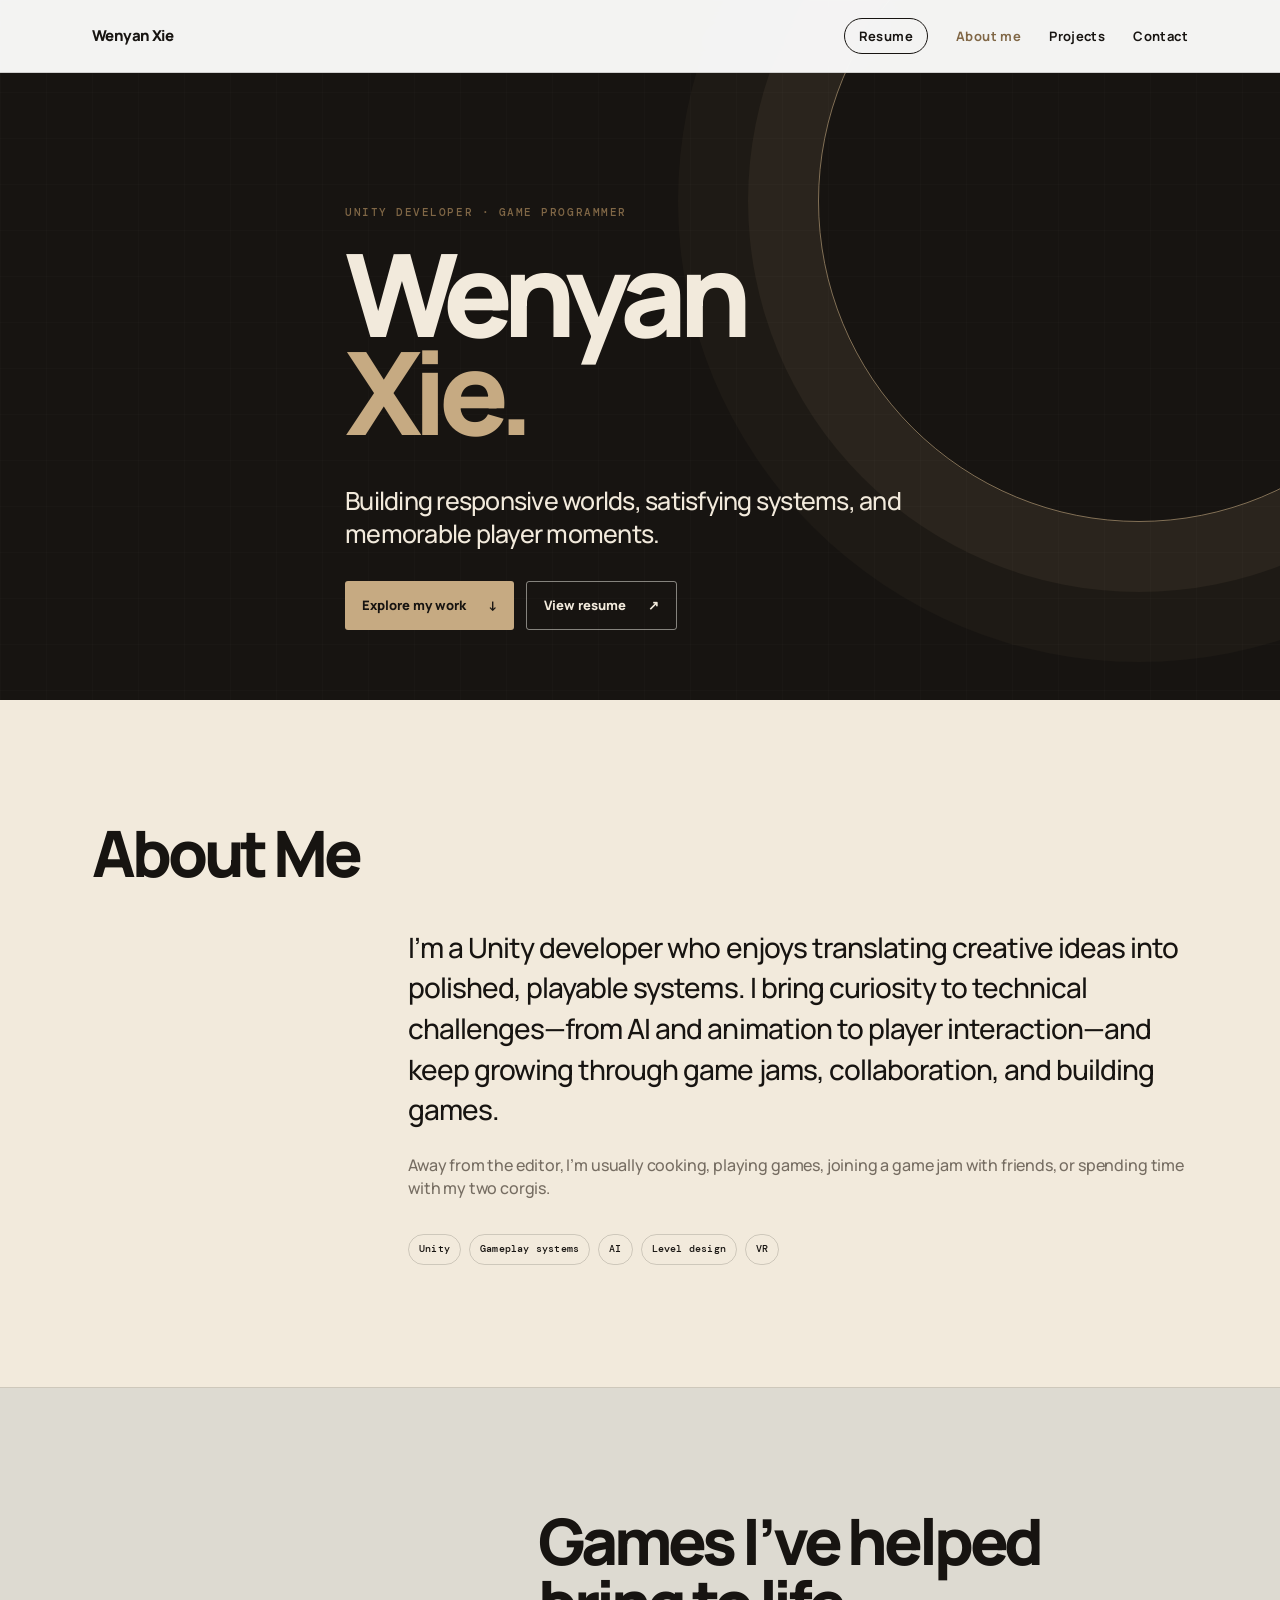
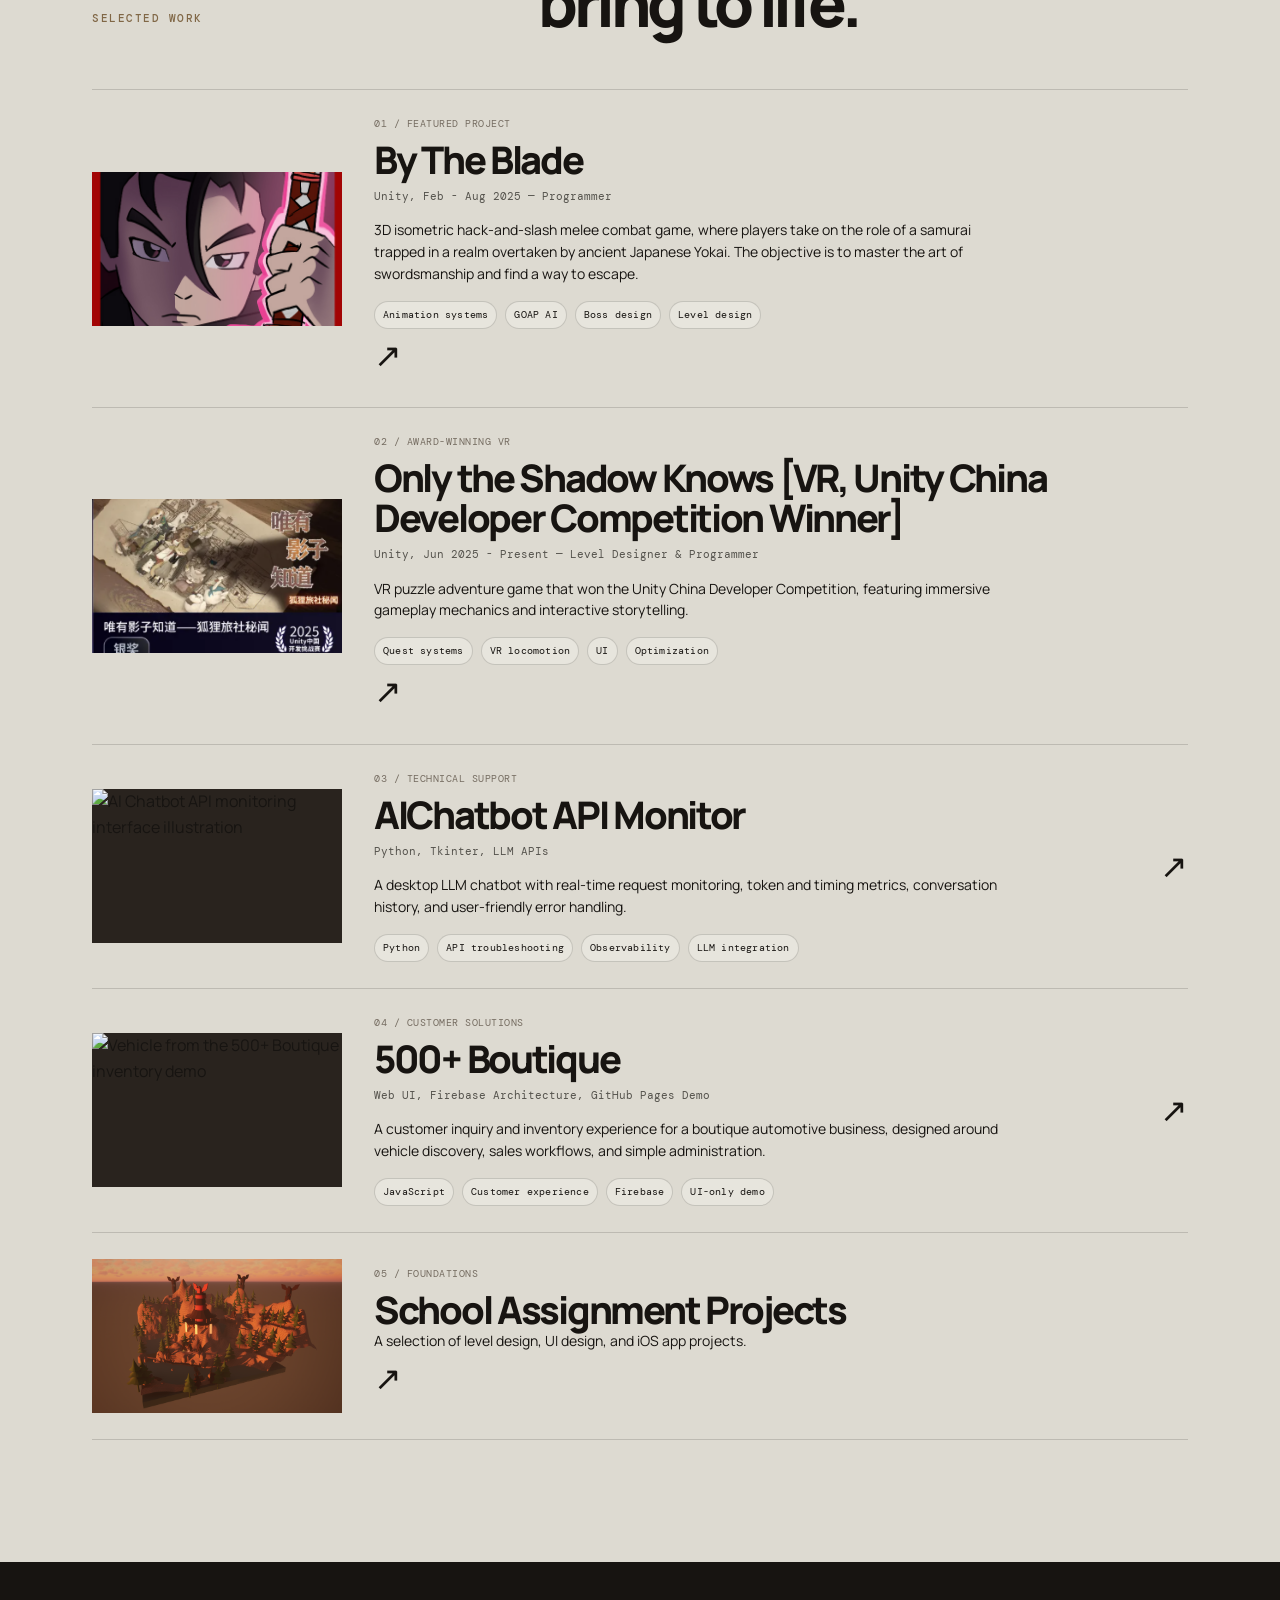
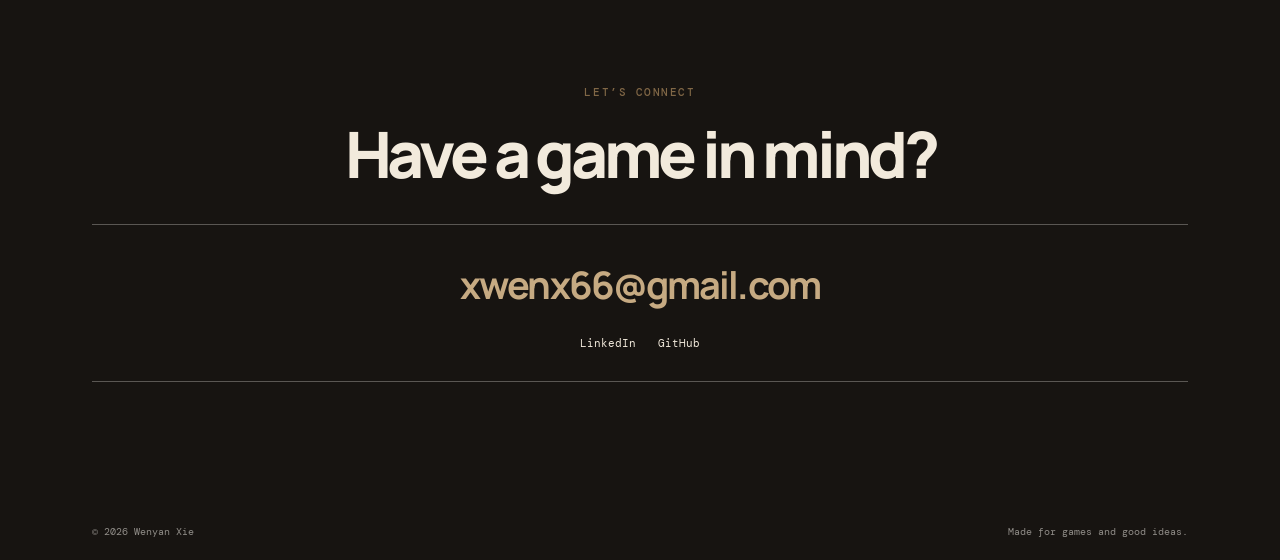
==== commit ee126ae9: "Feature AI chatbot and boutique projects" ====
--- a/index.html
+++ b/index.html
@@ -106,11 +106,43 @@
 				</div>
 			</a>
 
+			<a href="https://github.com/Xwen66/AIChatbot_APIFetch" class="project-link" target="_blank" rel="noopener noreferrer">
+				<div class="project-item">
+					<div class="project-visual"><img class="project-icon" src="PortfolioMaterial/ai-chatbot-card.svg" alt="AI Chatbot API monitoring interface illustration"></div>
+					<div class="project-content">
+						<p class="project-index">03 / Technical Support</p>
+						<h3 class="project-title">AIChatbot API Monitor</h3>
+						<p class="project-role">Python, Tkinter, LLM APIs</p>
+						<p class="project-description">A desktop LLM chatbot with real-time request monitoring, token and timing metrics, conversation history, and user-friendly error handling.</p>
+						<div class="project-tech-details">
+							<span>Python</span><span>API troubleshooting</span><span>Observability</span><span>LLM integration</span>
+						</div>
+					</div>
+					<span class="project-arrow" aria-hidden="true">↗</span>
+				</div>
+			</a>
+
+			<a href="https://xwen66.github.io/500plusboutique/" class="project-link" target="_blank" rel="noopener noreferrer">
+				<div class="project-item">
+					<div class="project-visual"><img class="project-icon" src="https://images.unsplash.com/photo-1560958089-b8a1929cea89?auto=format&amp;fit=crop&amp;w=1000&amp;q=80" alt="Vehicle from the 500+ Boutique inventory demo"></div>
+					<div class="project-content">
+						<p class="project-index">04 / Customer Solutions</p>
+						<h3 class="project-title">500+ Boutique</h3>
+						<p class="project-role">Web UI, Firebase Architecture, GitHub Pages Demo</p>
+						<p class="project-description">A customer inquiry and inventory experience for a boutique automotive business, designed around vehicle discovery, sales workflows, and simple administration.</p>
+						<div class="project-tech-details">
+							<span>JavaScript</span><span>Customer experience</span><span>Firebase</span><span>UI-only demo</span>
+						</div>
+					</div>
+					<span class="project-arrow" aria-hidden="true">↗</span>
+				</div>
+			</a>
+
 			<a href="school-assignment-projects.html" class="project-link">
 				<div class="project-item">
 					<div class="project-visual"><img class="project-icon" src="PortfolioMaterial/SchoolAssignment/SchoolAssignment_2.png" alt="School Assignment Projects icon"></div>
 					<div class="project-content">
-						<p class="project-index">03 / Foundations</p>
+						<p class="project-index">05 / Foundations</p>
 						<h3 class="project-title">School Assignment Projects</h3>
 						<p class="project-description">A selection of level design, UI design, and iOS app projects.</p>
 						<span class="project-arrow" aria-hidden="true">↗</span>
